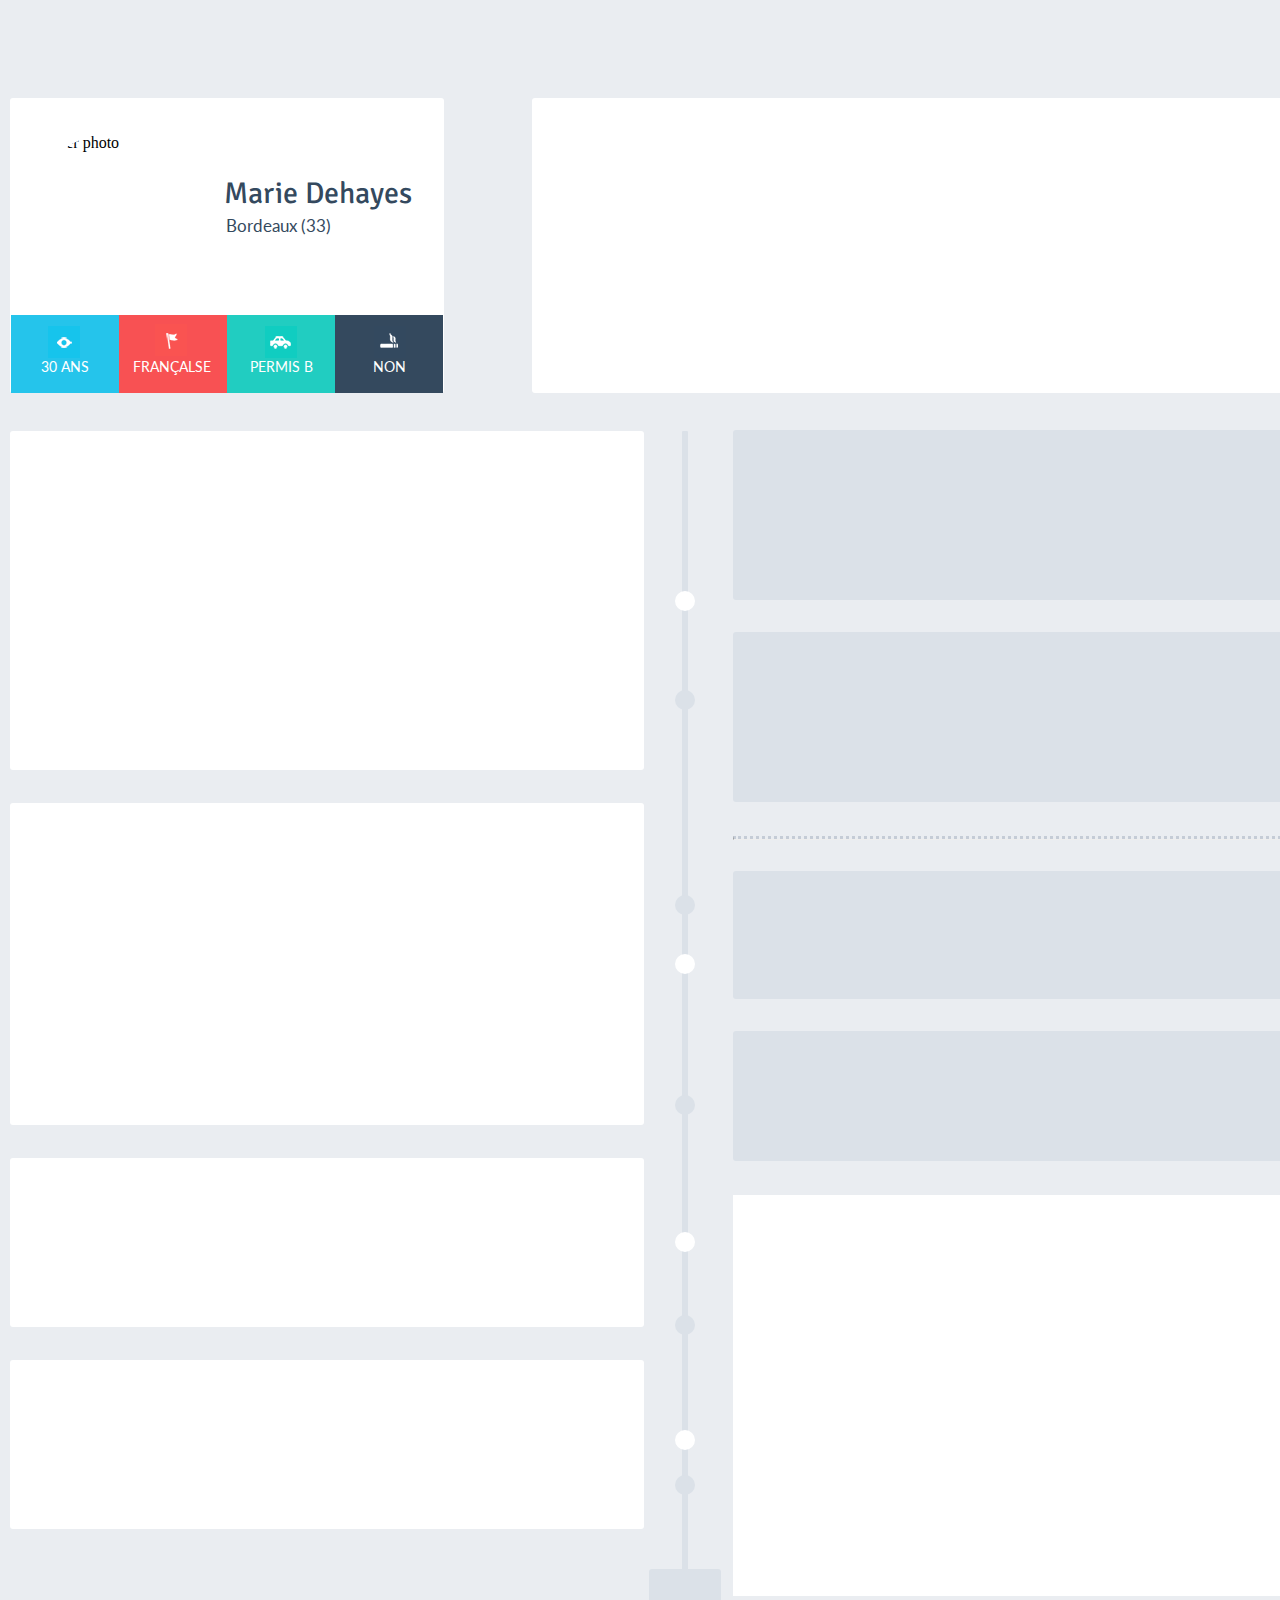
==== Hello/index.html @ b6e359d2 "Homepage-person" ====
<!DOCTYPE html>
<html lang="fr">
<head>
    <meta charset="UTF-8">
    <meta name="viewport" content="width=device-width, initial-scale=1.0">
    <meta http-equiv="X-UA-Compatible" content="ie=edge">
    <link rel="stylesheet" href="style.css">
    <link href="https://fonts.googleapis.com/css?family=Lato|Signika|Signika+Negative&display=swap" rel="stylesheet">
    <title>Homepage</title>
</head>
<body>
    <div class="container">
        <div class="header">
            <div class="person whiteBlock">
                <div class="personPhoto">
                    <img src="/img/userPhoto.png" alt="user photo">
                </div>
                <div class="personName">
                    Marie Dehayes
                    <div class="personLoc">Bordeaux (33)</div>
                </div>
                <div class="personDetail">
                    <div class="personDetailBlock1 personDetailBlock">
                        <div class="circleICO personICO"></div>
                        <p class="ans">30 ANS</p>
                    </div>
                    <div class="personDetailBlock2 personDetailBlock">
                        <div class="flagICO personICO"></div>
                        <p class="fran">FRANÇALSE</p>
                    </div>
                    <div class="personDetailBlock3 personDetailBlock">
                        <div class="carICO personICO"></div>
                        <p class="permis">PERMIS B</p>
                    </div>
                    <div class="personDetailBlock4 personDetailBlock">
                        <div class="cigaretteICO personICO"></div>
                        <p class="non">NON</p>
                    </div>
                </div>
            </div>
            <div class="info whiteBlock">

            </div>
        </div>
        <div class="column1">
            <div class="block1 whiteBlock">

            </div>
            <div class="block2 whiteBlock">

            </div>
            <div class="block3 whiteBlock">

            </div>
            <div class="block4 whiteBlock">

            </div>
        </div>
        <div class="timeLine">
            <div class="line"></div>
            <div class="dot1 dot"></div>
            <div class="dot2 dot"></div>
            <div class="dot3 dot"></div>
            <div class="dot4 dot"></div>
            <div class="dot5 dot"></div>
            <div class="dot6 dot"></div>
            <div class="dot7 dot"></div>
            <div class="dot8 dot"></div>
            <div class="dot9 dot"></div>
            <div class="bottomTable"></div>
        </div>
        <div class="column2">
            <div class="block5 grayBlock">

            </div>
            <div class="block6 grayBlock">

            </div>
            <hr class="hr2">
            <div class="block7 grayBlock">

            </div>
            <div class="block8 grayBlock">

            </div>
            <div class="block9">

            </div>
        </div>
    </div>
</body>
</html>
---- Hello/style.css ----
html{
    background-color: #EAEDF1;
    /* font-size: 15px; */
    /* line-height: 1.5; */
    
}

.container{
    width: 1351px;
    margin: 15px auto;
    padding-top: 83px;
}

.whiteBlock
{
    background-color: white;
    border-radius: 3px;
}

.grayBlock
{
    background-color: #DBE1E8; 
    border-radius: 3px;
}

.person{
    float: left;
    width: 434px;
    height: 295px; 
    margin-left: 2px;
}

.personPhoto{
  width: 146px;
  height: 146px;
  float: left;
  margin-top: 36px;
  margin-left: 26px;
  overflow: hidden;
  border-radius: 50%;
}

.personName{
    font-family: 'Signika', sans-serif;
    font-size: 30px;
    float: right;
    margin-top: 77px;
    margin-right: 32px;
    color: #34495E;
}

.personLoc{
    font-size: 17px;
    margin-top: 3px;
    margin-left: 2px;
    font-family: 'Lato', sans-serif;
}

.info{
    float: right;
    width: 825px;
    height: 295px;
    margin-right: 2px;
}

.personDetail{
    padding-left: 1px;
    padding-top: 35px;
    display: inline-block;
    vertical-align: bottom;
}

.personDetailBlock{
    width: 108px;
    height: 78px;
    font-family: 'Lato', sans-serif;
    font-size: 14px;
    color: white;
}

.personDetailBlock1{
    background-color: #25C4EB;
    float: left;
}

.personICO{
    float: left;
    width: 32px;
    height: 32px;
    background: #25C4EB url("img/smallICO.png") no-repeat;
}

.circleICO{
    margin-left: 37px;
    margin-top: 11px;
    background-position: 0 0;
}

.ans{
    position: absolute;
    margin-left: 30px;
    margin-top: 43px;
}

    
.flagICO{
    margin-left: 36px;
    margin-top: 9px;
    background-position: -32px 0;
}

.fran{
    position: absolute;
    margin-left: 14px;
    margin-top: 43px;
}

.carICO{
    margin-left: 38px;
    margin-top: 11px;
    background-position: -64px 0;
}

.permis{
    position: absolute;
    margin-left: 23px;
    margin-top: 43px;
}

.cigaretteICO{
    margin-left: 39px;
    margin-top: 11px;
    background-position: -96px 0;
}

.non{
    position: absolute;
    margin-left: 38px;
    margin-top: 43px;
}

.personDetailBlock2{
    background-color: #F85153;
    float: left;
}

.personDetailBlock3{
    background-color: #21CDC1;
    float: left;
}

.personDetailBlock4{
    background-color: #34495E;
    float: left;
}

.column1{
    float: left;
    width: 635px;
    margin-top: 5px;
    margin-left: 2px;
}

.block1{
    width: 634px;
    height: 339px;
    margin-top: 33px;
}

.block2{
    width: 634px;
    height: 322px;
    margin-top: 33px;
}

.block3{
    width: 634px;
    height: 169px;
    margin-top: 33px;
}

.block4{
    width: 634px;
    height: 169px;
    margin-top: 33px;
}

.timeLine{
    float: left;
    width: 72px;
    height: 1174px;
    margin-top: 37px;
    margin-left: 4px;
    position:relative;
}

.line{
    width: 6px;
    height: 1140px;
    margin-left: 33px;
    margin-top: 1px;
    border-radius: 1px;
    position:absolute;
    background-color: #DBE1E8;
}

.dot{
    width: 20px;
    height: 20px;
    border-radius: 50%;
    position:absolute;
    z-index: 1;
    margin-left: 26px;
}

.dot1{
    margin-top: 161px;
    background-color: white;
}

.dot2{
    margin-top: 260px;
    background-color: #DBE1E8;
}

.dot3{
    margin-top: 465px;
    background-color: #DBE1E8;
}

.dot4{
    margin-top: 524px;
    background-color: white;
}

.dot5{
    margin-top: 665px;
    background-color: #DBE1E8;
}

.dot6{
    margin-top: 802px;
    background-color: white;
}

.dot7{
    margin-top: 885px;
    background-color: #DBE1E8;
}

.dot8{
    margin-top: 1000px;
    background-color: white;
}

.dot9{
    margin-top: 1045px;
    background-color: #DBE1E8;
}

.bottomTable{
    bottom: 0px;
    width: 72px;
    height: 35px;
    border-radius: 3px;
    position:absolute;
    z-index: 1;
    background-color: #DBE1E8;
}

.column2{
    float: right;
    width: 626px;
    margin-top: 4px;
}

.block5{
    width: 626px;
    height: 170px;
    margin-top: 33px;
}

.block6{
    width: 626px;
    height: 170px;
    margin-top: 32px;
}

.hr2{
    border-top: 3px dotted #C5CCD6;
    margin-top: 34px;
}

.block7{
    width: 626px;
    height: 128px;
    margin-top: 31px;
}

.block8{
    width: 626px;
    height: 130px;
    margin-top: 32px;
}

.block9{
    width: 626px;
    height: 401px;
    margin-top: 34px;
    background-color: white; 
}

/* font-family: 'Lato', sans-serif;
font-family: 'Signika', sans-serif;
font-family: 'Signika Negative', sans-serif; */
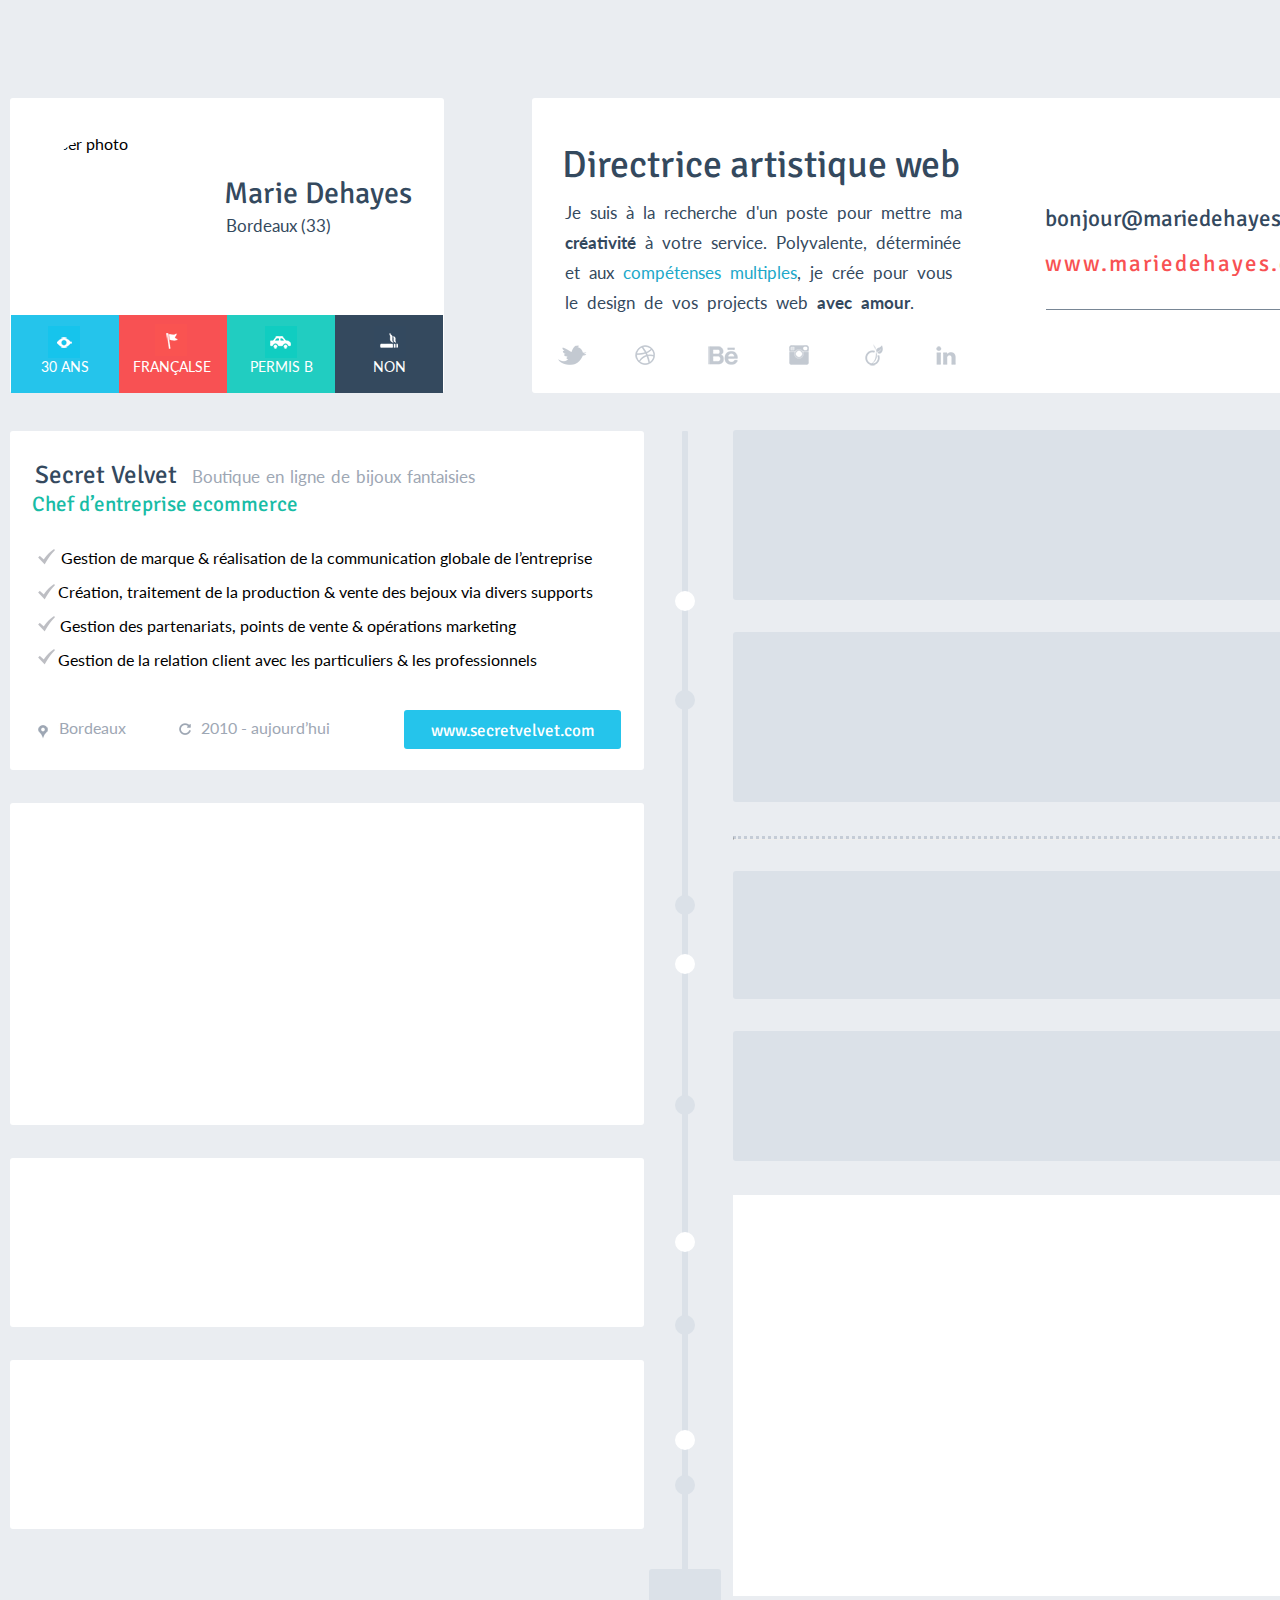
==== commit 900c84f3: "HomepageFirstColumnBlock1" ====
--- a/Hello/index.html
+++ b/Hello/index.html
@@ -39,11 +39,50 @@
                 </div>
             </div>
             <div class="info whiteBlock">
-
+                <div class="infoHeader">Directrice artistique web</div>
+                <div class="infoText">
+                    Je suis à la recherche d'un poste pour mettre ma <strong>créativité</strong> à votre service. 
+                    Polyvalente, déterminée et aux <span class="infoTextSpan">compétenses multiples</span>, 
+                    je crée pour vous le design de vos projects web <strong>avec amour</strong>.
+                </div>
+                <div class="infoWeb">
+                    <div>bonjour@mariedehayes.com</div>
+                    <div class="infoSite">www.mariedehayes.com</div>
+                    <hr class="hr1">
+                </div>
+                <div class="infoSocial">
+                    <a href="index.html" class="social social-tw"></a>
+                    <a href="index.html" class="social social-2"></a>
+                    <a href="index.html" class="social social-3"></a>
+                    <a href="index.html" class="social social-inst"></a>
+                    <a href="index.html" class="social social-5"></a>
+                    <a href="index.html" class="social social-6"></a>
+                </div>
             </div>
         </div>
         <div class="column1">
             <div class="block1 whiteBlock">
+                <div class="block1Title">
+                    <span class="block1TitlePhrase1">Secret Velvet</span>
+                    <span class="block1TitlePhrase2">Boutique en ligne de bijoux fantaisies</span><br>
+                </div> 
+                <div class="block1TitlePhrase3">Chef d&#8217entreprise ecommerce</div>
+                <div class="checkMark1 checkMark"></div>
+                <div class="checkMarkString1"> Gestion de marque & réalisation de la communication globale de l&#8217entreprise</div>
+                <div class="checkMark2 checkMark"></div>
+                <div class="checkMarkString2">Création, traitement de la production & vente des bejoux via divers supports</div>
+                <div class="checkMark3 checkMark"></div>
+                <div class="checkMarkString3">Gestion des partenariats, points de vente & opérations marketing</div>
+                <div class="checkMark4 checkMark"></div>
+                <div class="checkMarkString4">Gestion de la relation client avec les particuliers & les professionnels</div>
+                <div class="locaMark1 locaMark"></div>
+                <div class="locaName1">Bordeaux</div>
+                <div class="reloadIco1 reloadIco"></div>
+                <div class="block1date">2010 - aujourd&#8217hui</div>
+                <div class="btn1 btn">
+                    <a href="index.html" class="blockSite">www.secretvelvet.com</a>
+                </div>
+                
 
             </div>
             <div class="block2 whiteBlock">
--- a/Hello/style.css
+++ b/Hello/style.css
@@ -1,5 +1,7 @@
 html{
     background-color: #EAEDF1;
+    font-family: 'Lato', sans-serif;
+    /* font-family: 'Signika', sans-serif; */
     /* font-size: 15px; */
     /* line-height: 1.5; */
     
@@ -23,6 +25,8 @@
     border-radius: 3px;
 }
 
+
+/* хедер левый блок */
 .person{
     float: left;
     width: 434px;
@@ -56,13 +60,6 @@
     font-family: 'Lato', sans-serif;
 }
 
-.info{
-    float: right;
-    width: 825px;
-    height: 295px;
-    margin-right: 2px;
-}
-
 .personDetail{
     padding-left: 1px;
     padding-top: 35px;
@@ -73,7 +70,6 @@
 .personDetailBlock{
     width: 108px;
     height: 78px;
-    font-family: 'Lato', sans-serif;
     font-size: 14px;
     color: white;
 }
@@ -102,7 +98,6 @@
     margin-top: 43px;
 }
 
-    
 .flagICO{
     margin-left: 36px;
     margin-top: 9px;
@@ -154,6 +149,103 @@
     float: left;
 }
 
+/* хедер правый блок */
+.info{
+    float: right;
+    width: 825px;
+    height: 295px;
+    margin-right: 2px;
+    color: #34495E;
+}
+
+.infoHeader{
+    font-family: 'Signika', sans-serif;
+    font-size: 38px;
+    padding-top: 43px;
+    padding-left: 30px;
+}
+
+.infoText{
+    font-size: 17px;
+    width: 400px;
+    min-height: 120px;
+    float: left;
+    padding-top: 10px;
+    padding-left: 33px;
+    word-spacing: 5px;
+    line-height: 30px;
+}
+
+.infoTextSpan{
+   color: #20A8C9;
+}
+
+.infoWeb{
+    width: 300px;
+    min-height: 120px;
+    float: right;
+    padding-top: 16px;
+    padding-right: 12px;
+    font-family: 'Signika', sans-serif;
+    font-size: 23px;
+}
+
+.infoSite{
+    padding-top: 16px;
+    letter-spacing: 2px;
+    color: #F85153;
+}
+
+.hr1{
+    width: 273px;
+    margin: 31px 1px;
+	padding: 0px;
+	height: 0;
+	border: none;
+	border-top: 1px solid #788695;
+}
+
+.infoSocial{
+    padding-top: 151px;
+    margin-left: 24px;
+}
+
+.social{
+    display: inline-block;
+    width: 32px;
+    height: 32px;
+    background: white url("img/smallICO.png") no-repeat;
+}
+
+.social-tw{
+    background-position: 0px -32px;
+    margin-right: 37px;
+}
+
+.social-2{
+    background-position: -32px -32px;
+    margin-right: 42px;
+}
+
+.social-3{
+    background-position: -64px -32px;
+    margin-right: 40px;
+}
+
+.social-inst{
+    background-position: -96px -32px;
+    margin-right: 39px;
+}
+
+.social-5{
+    background-position: -128px -32px;
+    margin-right: 35px;
+}
+.social-6{
+    background-position: -160px -32px;
+}
+
+/* левая колонка */
 .column1{
     float: left;
     width: 635px;
@@ -161,12 +253,158 @@
     margin-left: 2px;
 }
 
+/* первый блок */
 .block1{
     width: 634px;
     height: 339px;
     margin-top: 33px;
 }
 
+.block1Title{
+    padding-top: 28px;
+    padding-left: 25px;
+}
+
+.block1TitlePhrase1{
+    color: #34495E;
+    font-family: 'Signika', sans-serif;
+    font-size: 25px;
+}
+
+.block1TitlePhrase2{
+    margin-left: 11px;
+    color: #9EA7B4;
+    font-size: 17px;
+    word-spacing: 2px;
+}
+
+.block1TitlePhrase3{
+    color: #34495E;
+    font-family: 'Signika', sans-serif;
+    padding-left: 22px;
+    padding-top: 1px;
+    font-size: 21px;
+    color: #18BCA6;
+}
+
+
+.checkMark{
+    width: 18px;
+    height: 18px;
+    background: white url("img/smallICO.png") no-repeat;
+    background-position: 0px -64px;
+}
+
+.locaMark{
+    width: 32px;
+    height: 32px;
+    background: white url("img/smallICO.png") no-repeat;
+    background-position: -128px 0px;
+}
+
+.reloadIco{
+    width: 32px;
+    height: 32px;
+    background: white url("img/smallICO.png") no-repeat;
+    background-position: -160px 0px;
+}
+
+.btn{
+    width: 217px;
+    height: 29px;
+    background-color: #25C4EB;
+    border-radius: 3px;
+    padding-top: 10px;
+    text-align: center;
+}
+
+.blockSite{
+    text-decoration: none;
+    font-family: 'Signika', sans-serif;
+    font-size: 17px;
+    color: white;
+}
+
+.checkMark1{
+    float: left;
+    margin-left: 28px;
+    margin-top: 31px;
+}
+
+.checkMarkString1{
+    float: right;
+    margin-right: 52px;
+    margin-top: 31px;
+}
+
+.checkMark2{
+    float: left;
+    margin-left: 28px;
+    margin-top: 17px;
+}
+
+.checkMarkString2{
+    float: right;
+    margin-right: 51px;
+    margin-top: 15px;
+}
+
+.checkMark3{
+    float: left;
+    margin-left: 28px;
+    margin-top: 14px;
+}
+
+.checkMarkString3{
+    float: right;
+    margin-right: 128px;
+    margin-top: 15px;
+}
+
+.checkMark4{
+    float: left;
+    margin-left: 28px;
+    margin-top: 15px;
+}
+
+.checkMarkString4{
+    float: right;
+    margin-right: 107px;
+    margin-top: 15px;
+}
+
+.locaMark1{
+    float: left;
+    margin-left: 17px;
+    margin-top: 46px;
+}
+
+.locaName1{
+    float: left;
+    margin-top: 49px;
+    color: #9EA7B4;
+}
+
+.reloadIco1{
+    float: left;
+    margin-left: 43px;
+    margin-top: 44px;
+}
+
+.block1date{
+    float: left;
+    margin-top: 49px;
+    color: #9EA7B4;
+}
+
+
+.btn1{
+    float: left;
+    margin-top: 41px;
+    margin-left: 74px;
+}
+
+/* второй блок */
 .block2{
     width: 634px;
     height: 322px;
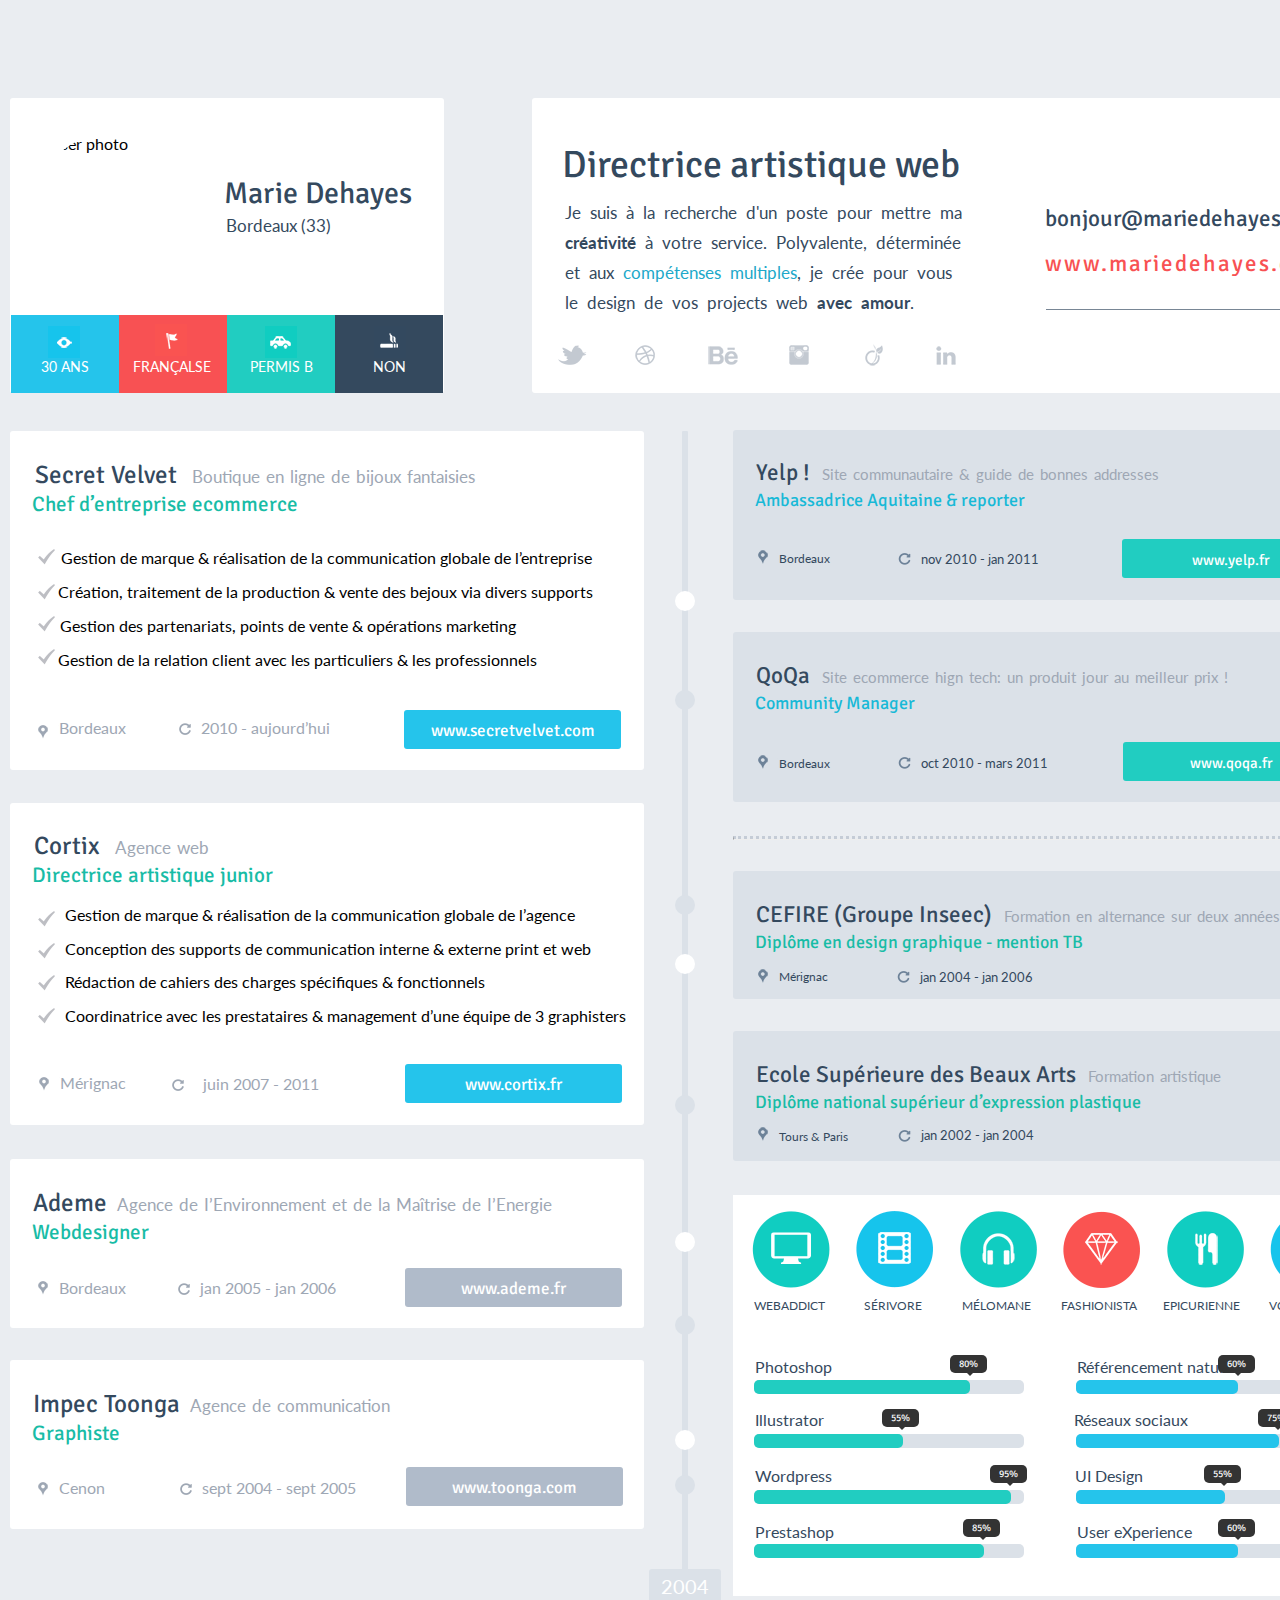
==== commit 27ba4901: "HomepageSecondColumn" ====
--- a/Hello/index.html
+++ b/Hello/index.html
@@ -82,17 +82,70 @@
                 <div class="btn1 btn">
                     <a href="index.html" class="blockSite">www.secretvelvet.com</a>
                 </div>
-                
-
             </div>
             <div class="block2 whiteBlock">
-
+                <div class="block2Title">
+                    <span class="block2TitlePhrase1">Cortix</span>
+                    <span class="block2TitlePhrase2">Agence web</span><br>
+                </div> 
+                <div class="block2TitlePhrase3">Directrice artistique junior</div>
+                <div class="overflow"> 
+                <div class="checkMark5 checkMark"></div>
+                <div class="checkMarkString5"> Gestion de marque & réalisation de la communication globale de l&#8217agence</div>
+                </div>
+                <div class="overflow">
+                <div class="checkMark6 checkMark"></div>
+                <div class="checkMarkString6">Conception des supports de communication interne & externe print et web</div>
+                </div>
+                <div class="overflow">
+                <div class="checkMark7 checkMark"></div>
+                <div class="checkMarkString7">Rédaction de cahiers des charges spécifiques & fonctionnels</div>
+                </div>
+                <div class="overflow">
+                <div class="checkMark8 checkMark"></div>
+                <div class="checkMarkString8">Coordinatrice avec les prestataires & management d&#8217une équipe de 3 graphisters</div>
+                </div>
+                <div class="overflow">
+                <div class="locaMark2 locaMark"></div>
+                <div class="locaName2">Mérignac</div>
+                <div class="reloadIco2 reloadIco"></div>
+                <div class="block2date">juin 2007 - 2011</div>
+                <div class="btn2 btn">
+                    <a href="index.html" class="blockSite">www.cortix.fr</a>
+                </div>
+                </div>
             </div>
             <div class="block3 whiteBlock">
-
+                <div class="block3Title">
+                    <span class="block3TitlePhrase1">Ademe</span>
+                    <span class="block3TitlePhrase2">Agence de I&#8217Environnement et de la Maîtrise de I&#8217Energie</span><br>
+                </div> 
+                <div class="block3TitlePhrase3">Webdesigner</div>
+                    <div class="overflow">
+                        <div class="locaMark3 locaMark"></div>
+                        <div class="locaName3">Bordeaux</div>
+                        <div class="reloadIco3 reloadIco"></div>
+                        <div class="block3date">jan 2005 - jan 2006</div>
+                        <div class="btn3 btn btnStyle2">
+                            <a href="index.html" class="blockSite">www.ademe.fr</a>
+                        </div>
+                    </div>
             </div>
             <div class="block4 whiteBlock">
-
+                <div class="block4Title">
+                    <span class="block4TitlePhrase1">Impec Toonga</span>
+                    <span class="block4TitlePhrase2">Agence de communication</span><br>
+                </div> 
+                <div class="block4TitlePhrase3">Graphiste</div>
+                    <div class="overflow">
+                        <div class="locaMark4 locaMark"></div>
+                        <div class="locaName4">Cenon</div>
+                        <div class="reloadIco4 reloadIco"></div>
+                        <div class="block4date">sept 2004 - sept 2005</div>
+                        <div class="btn4 btn btnStyle2">
+                            <a href="index.html" class="blockSite">www.toonga.com</a>
+                        </div>
+                    </div>
             </div>
         </div>
         <div class="timeLine">
@@ -106,26 +159,178 @@
             <div class="dot7 dot"></div>
             <div class="dot8 dot"></div>
             <div class="dot9 dot"></div>
-            <div class="bottomTable"></div>
+            <div class="bottomTable"><div class="bottomTableData">2004</div></div>
         </div>
         <div class="column2">
             <div class="block5 grayBlock">
-
+                <div class="block5Title">
+                    <span class="block5TitlePhrase1">Yelp !</span>
+                    <span class="block5TitlePhrase2">Site communautaire & guide de bonnes addresses</span><br>
+                </div> 
+                <div class="block5TitlePhrase3">Ambassadrice Aquitaine & reporter</div>
+                    <div class="overflow">
+                        <div class="locaMark5 locaMark locaMarkStyle2"></div>
+                        <div class="locaName5">Bordeaux</div>
+                        <div class="reloadIco5 locaMark reloadIcoStyle2"></div>
+                        <div class="block5date">nov 2010 - jan 2011</div>
+                        <div class="btn5 btn btnStyle3">
+                            <a href="index.html" class="blockSite blockSiteStyle2">www.yelp.fr</a>
+                        </div>
+                    </div>
             </div>
             <div class="block6 grayBlock">
-
+                <div class="block6Title">
+                    <span class="block6TitlePhrase1">QoQa</span>
+                    <span class="block6TitlePhrase2">Site ecommerce hign tech: un produit jour au meilleur prix !</span><br>
+                </div> 
+                <div class="block6TitlePhrase3">Community Manager</div>
+                    <div class="overflow">
+                        <div class="locaMark6 locaMark locaMarkStyle2"></div>
+                        <div class="locaName6">Bordeaux</div>
+                        <div class="reloadIco6 locaMark reloadIcoStyle2"></div>
+                        <div class="block6date">oct 2010 - mars 2011</div>
+                        <div class="btn6 btn btnStyle3">
+                            <a href="index.html" class="blockSite blockSiteStyle2">www.qoqa.fr</a>
+                        </div>
+                    </div>
             </div>
             <hr class="hr2">
             <div class="block7 grayBlock">
-
+                <div class="block7Title">
+                    <span class="block7TitlePhrase1">CEFIRE (Groupe Inseec)</span>
+                    <span class="block7TitlePhrase2">Formation en alternance sur deux années</span><br>
+                </div> 
+                <div class="block7TitlePhrase3">Diplôme en design graphique - mention TB</div>
+                    <div class="overflow">
+                        <div class="locaMark7 locaMark locaMarkStyle2"></div>
+                        <div class="locaName7">Mérignac</div>
+                        <div class="reloadIco7 locaMark reloadIcoStyle2"></div>
+                        <div class="block7date">jan 2004 - jan 2006</div>
+                        <div>
+                            <!-- звезды -->
+                        </div>
+                    </div>
             </div>
             <div class="block8 grayBlock">
-
+                <div class="block8Title">
+                    <span class="block8TitlePhrase1">Ecole Supérieure des Beaux Arts</span>
+                    <span class="block8TitlePhrase2">Formation artistique</span><br>
+                </div> 
+                <div class="block8TitlePhrase3">Diplôme national supérieur d&#8217expression plastique</div>
+                    <div class="overflow">
+                        <div class="locaMark8 locaMark locaMarkStyle2"></div>
+                        <div class="locaName8">Tours & Paris</div>
+                        <div class="reloadIco8 locaMark reloadIcoStyle2"></div>
+                        <div class="block8date">jan 2002 - jan 2004</div>
+                        <div>
+                            <!-- звезды -->
+                        </div>
+                    </div>
             </div>
             <div class="block9">
-
+                <div class="hobbies">
+                    <div class="web hobbiesICO"></div>
+                    <div class="mov hobbiesICO"></div>
+                    <div class="aud hobbiesICO"></div>
+                    <div class="fas hobbiesICO"></div>
+                    <div class="foo hobbiesICO"></div>
+                    <div class="fly hobbiesICO"></div>
+                </div>
+                <div class="hobbiesDescr">
+                    <div class="WEBADDICT inline hobbiesTitle">WEBADDICT</div>
+                    <div class="SÉRIVORE inline hobbiesTitle">SÉRIVORE</div>
+                    <div class="MÉLOMANE inline hobbiesTitle">MÉLOMANE</div>
+                    <div class="FASHIONISTA inline hobbiesTitle">FASHIONISTA</div>
+                    <div class="EPICURIENNE inline hobbiesTitle">EPICURIENNE</div>
+                    <div class="VOYAGEUSE inline hobbiesTitle">VOYAGEUSE</div>
+                </div>
+                <script src="//code.jquery.com/jquery-3.1.0.slim.min.js"></script>
+                <script src="js/jquery.barfiller.js"></script>
+                <div class="barDescr1">
+                    <div class="inline descr1">Photoshop</div>
+                    <div class="inline descr2">Référencement naturel</div>
+                </div>
+                <div class="bar1Line">
+                <div id="bar1" class="barfiller inline">
+                    <div class="tipWrap">
+                    <span class="tip"></span>
+                    </div>
+                    <span class="fill" data-percentage="80"></span>
+                  </div>
+                  <div id="bar2" class="barfiller inline">
+                    <div class="tipWrap">
+                    <span class="tip"></span>
+                    </div>
+                    <span class="fill" data-percentage="60"></span>
+                  </div>
+                </div>
+                <div class="barDescr2">
+                    <div class="inline descr1">Illustrator</div>
+                    <div class="inline descr3">Réseaux sociaux</div>
+                </div>
+                <div class="bar2Line">
+                    <div id="bar3" class="barfiller inline">
+                        <div class="tipWrap">
+                        <span class="tip"></span>
+                        </div>
+                        <span class="fill" data-percentage="55"></span>
+                      </div>
+                      <div id="bar4" class="barfiller inline">
+                        <div class="tipWrap">
+                        <span class="tip"></span>
+                        </div>
+                        <span class="fill" data-percentage="75"></span>
+                      </div>
+                </div>
+                <div class="barDescr3">
+                    <div class="inline descr1">Wordpress</div>
+                    <div class="inline descr5">UI Design</div>
+                </div>
+                <div class="bar2Line">
+                    <div id="bar5" class="barfiller inline">
+                        <div class="tipWrap">
+                        <span class="tip"></span>
+                        </div>
+                        <span class="fill" data-percentage="95"></span>
+                      </div>
+                      <div id="bar6" class="barfiller inline">
+                        <div class="tipWrap">
+                        <span class="tip"></span>
+                        </div>
+                        <span class="fill" data-percentage="55"></span>
+                      </div>
+                </div>
+                <div class="barDescr3">
+                    <div class="inline descr1">Prestashop</div>
+                    <div class="inline descr5">User eXperience</div>
+                </div>
+                <div class="bar4Line">
+                    <div id="bar7" class="barfiller inline">
+                        <div class="tipWrap">
+                        <span class="tip"></span>
+                        </div>
+                        <span class="fill" data-percentage="85"></span>
+                      </div>
+                      <div id="bar8" class="barfiller inline">
+                        <div class="tipWrap">
+                        <span class="tip"></span>
+                        </div>
+                        <span class="fill" data-percentage="60"></span>
+                      </div>
+                </div>
+                  <script type="text/javascript">
+                  $('#bar1').barfiller({barColor:'#21CDC1'});
+                  $('#bar2').barfiller({barColor:'#25C4EB'});
+                  $('#bar3').barfiller({barColor:'#21CDC1'});
+                  $('#bar4').barfiller({barColor:'#25C4EB'});
+                  $('#bar5').barfiller({barColor:'#21CDC1'});
+                  $('#bar6').barfiller({barColor:'#25C4EB'});
+                  $('#bar7').barfiller({barColor:'#21CDC1'});
+                  $('#bar8').barfiller({barColor:'#25C4EB'});
+                  </script>
             </div>
         </div>
+        <div class="footer"></div>
     </div>
 </body>
 </html>--- a/Hello/style.css
+++ b/Hello/style.css
@@ -1,10 +1,6 @@
 html{
     background-color: #EAEDF1;
     font-family: 'Lato', sans-serif;
-    /* font-family: 'Signika', sans-serif; */
-    /* font-size: 15px; */
-    /* line-height: 1.5; */
-    
 }
 
 .container{
@@ -245,48 +241,10 @@
     background-position: -160px -32px;
 }
 
-/* левая колонка */
-.column1{
-    float: left;
-    width: 635px;
-    margin-top: 5px;
-    margin-left: 2px;
-}
-
-/* первый блок */
-.block1{
-    width: 634px;
-    height: 339px;
-    margin-top: 33px;
-}
-
-.block1Title{
-    padding-top: 28px;
-    padding-left: 25px;
-}
-
-.block1TitlePhrase1{
-    color: #34495E;
-    font-family: 'Signika', sans-serif;
-    font-size: 25px;
-}
-
-.block1TitlePhrase2{
-    margin-left: 11px;
-    color: #9EA7B4;
-    font-size: 17px;
-    word-spacing: 2px;
-}
-
-.block1TitlePhrase3{
-    color: #34495E;
-    font-family: 'Signika', sans-serif;
-    padding-left: 22px;
-    padding-top: 1px;
-    font-size: 21px;
-    color: #18BCA6;
-}
-
+/* мишура */
+.overflow{
+    overflow:hidden;
+}
 
 .checkMark{
     width: 18px;
@@ -302,11 +260,19 @@
     background-position: -128px 0px;
 }
 
+.locaMarkStyle2{
+    background-position: -192px 0px;
+}
+
 .reloadIco{
     width: 32px;
     height: 32px;
     background: white url("img/smallICO.png") no-repeat;
     background-position: -160px 0px;
+}
+
+.reloadIcoStyle2{
+    background-position: -224px 0px;
 }
 
 .btn{
@@ -318,11 +284,65 @@
     text-align: center;
 }
 
+.btnStyle2{
+    background-color: #B0BBCA;
+}
+
+.btnStyle3{
+    background-color: #21CDC1;
+}
+
 .blockSite{
     text-decoration: none;
     font-family: 'Signika', sans-serif;
     font-size: 17px;
     color: white;
+}
+
+.blockSiteStyle2{
+    font-size: 15px;
+}
+
+/* левая колонка */
+.column1{
+    float: left;
+    width: 635px;
+    margin-top: 5px;
+    margin-left: 2px;
+}
+
+/* первый блок */
+.block1{
+    width: 634px;
+    height: 339px;
+    margin-top: 33px;
+}
+
+.block1Title{
+    padding-top: 28px;
+    padding-left: 25px;
+}
+
+.block1TitlePhrase1{
+    color: #34495E;
+    font-family: 'Signika', sans-serif;
+    font-size: 25px;
+}
+
+.block1TitlePhrase2{
+    margin-left: 11px;
+    color: #9EA7B4;
+    font-size: 17px;
+    word-spacing: 2px;
+}
+
+.block1TitlePhrase3{
+    color: #34495E;
+    font-family: 'Signika', sans-serif;
+    padding-left: 22px;
+    padding-top: 1px;
+    font-size: 21px;
+    color: #18BCA6;
 }
 
 .checkMark1{
@@ -405,24 +425,252 @@
 }
 
 /* второй блок */
+
 .block2{
     width: 634px;
     height: 322px;
     margin-top: 33px;
 }
 
+.block2Title{
+    padding-top: 27px;
+    padding-left: 24px;
+}
+
+.block2TitlePhrase1{
+    color: #34495E;
+    font-family: 'Signika', sans-serif;
+    font-size: 25px;
+}
+
+.block2TitlePhrase2{
+    margin-left: 11px;
+    color: #9EA7B4;
+    font-size: 17px;
+    word-spacing: 2px;
+}
+
+.block2TitlePhrase3{
+    color: #34495E;
+    font-family: 'Signika', sans-serif;
+    padding-left: 22px;
+    padding-top: 1px;
+    font-size: 21px;
+    color: #18BCA6;
+}
+
+.checkMark5{
+    float: left;
+    margin-left: 28px;
+    margin-top: 22px;
+}
+
+.checkMarkString5{
+    float: left;
+    margin-top: 17px;
+    margin-left: 9px;
+}
+
+.checkMark6{
+    float: left;
+    margin-left: 28px;
+    margin-top: 14px;
+}
+
+.checkMarkString6{
+    float: left;
+    margin-top: 11px;
+    margin-left: 9px;
+
+}
+
+.checkMark7{
+    float: left;
+    margin-left: 28px;
+    margin-top: 14px;
+}
+
+.checkMarkString7{
+    float: left;
+    margin-top: 12px;
+    margin-left: 9px;
+}
+
+.checkMark8{
+    float: left;
+    margin-left: 28px;
+    margin-top: 15px;
+}
+
+.checkMarkString8{
+    float: left;
+    margin-top: 14px;
+    margin-left: 9px;
+}
+
+.locaMark2{
+    float: left;
+    margin-left: 18px;
+    margin-top: 42px;
+}
+
+.locaName2{
+    float: left;
+    margin-top: 48px;
+    color: #9EA7B4;
+}
+
+.reloadIco2{
+    float: left;
+    margin-left: 36px;
+    margin-top: 44px;
+}
+
+.block2date{
+    float: left;
+    margin-top: 49px;
+    margin-left: 9px;
+    color: #9EA7B4;
+}
+
+
+.btn2{
+    float: left;
+    margin-top: 39px;
+    margin-left: 86px;
+}
+
+
+/* третий блок */
 .block3{
     width: 634px;
     height: 169px;
+    margin-top: 34px;
+}
+
+.block3Title{
+    padding-top: 28px;
+    padding-left: 23px;
+}
+
+.block3TitlePhrase1{
+    color: #34495E;
+    font-family: 'Signika', sans-serif;
+    font-size: 25px;
+}
+
+.block3TitlePhrase2{
+    margin-left: 6px;
+    color: #9EA7B4;
+    font-size: 17px;
+    word-spacing: 2px;
+}
+
+.block3TitlePhrase3{
+    color: #34495E;
+    font-family: 'Signika', sans-serif;
+    padding-left: 22px;
+    padding-top: 1px;
+    font-size: 21px;
+    color: #18BCA6;
+}
+
+.locaMark3{
+    float: left;
+    margin-left: 17px;
+    margin-top: 26px;
+}
+
+.locaName3{
+    float: left;
+    color: #9EA7B4;
     margin-top: 33px;
 }
 
+.reloadIco3{
+    float: left;
+    margin-left: 42px;
+    margin-top: 28px;
+}
+
+.block3date{
+    float: left;
+    color: #9EA7B4;
+    margin-top: 33px;
+}
+
+.btn3{
+    float: left;
+    margin-top: 23px;
+    margin-left: 69px;
+}
+
+/* четвертый блок */
 .block4{
     width: 634px;
     height: 169px;
-    margin-top: 33px;
-}
-
+    margin-top: 32px;
+}
+
+.block4Title{
+    padding-top: 28px;
+    padding-left: 23px;
+}
+
+.block4TitlePhrase1{
+    color: #34495E;
+    font-family: 'Signika', sans-serif;
+    font-size: 25px;
+}
+
+.block4TitlePhrase2{
+    margin-left: 6px;
+    color: #9EA7B4;
+    font-size: 17px;
+    word-spacing: 2px;
+}
+
+.block4TitlePhrase3{
+    color: #34495E;
+    font-family: 'Signika', sans-serif;
+    padding-left: 22px;
+    padding-top: 1px;
+    font-size: 21px;
+    color: #18BCA6;
+}
+
+.locaMark4{
+    float: left;
+    margin-left: 17px;
+    margin-top: 26px;
+}
+
+.locaName4{
+    float: left;
+    color: #9EA7B4;
+    margin-top: 32px;
+}
+
+.reloadIco4{
+    float: left;
+    margin-left: 65px;
+    margin-top: 27px;
+}
+
+.block4date{
+    float: left;
+    color: #9EA7B4;
+    margin-top: 32px;
+}
+
+.btn4{
+    float: left;
+    margin-top: 21px;
+    margin-left: 50px;
+}
+
+
+/* timeline */
 .timeLine{
     float: left;
     width: 72px;
@@ -504,43 +752,280 @@
     position:absolute;
     z-index: 1;
     background-color: #DBE1E8;
-}
-
+
+}
+
+.bottomTableData{
+    color: white;
+    text-align: center;
+    margin-top: 5px;
+    font-size: 20px;
+}
+
+
+/* вторая колонка */
 .column2{
     float: right;
     width: 626px;
     margin-top: 4px;
 }
 
+/* пятый блок */
 .block5{
     width: 626px;
     height: 170px;
     margin-top: 33px;
 }
 
+.block5Title{
+    padding-top: 28px;
+    padding-left: 23px;
+}
+
+.block5TitlePhrase1{
+    color: #34495E;
+    font-family: 'Signika', sans-serif;
+    font-size: 23px;
+}
+
+.block5TitlePhrase2{
+    margin-left: 8px;
+    color: #9EA7B4;
+    font-size: 15px;
+    word-spacing: 2px;
+}
+
+.block5TitlePhrase3{
+    color: #34495E;
+    font-family: 'Signika', sans-serif;
+    padding-left: 22px;
+    padding-top: 2px;
+    font-size: 18px;
+    color: #18B9D7;
+}
+
+.locaMark5{
+    float: left;
+    margin-left: 14px;
+    margin-top: 29px;
+}
+
+.locaName5{
+    float: left;
+    color: #34495E;
+    margin-top: 40px;
+    font-size: 12px;
+}
+
+.reloadIco5{
+    float: left;
+    margin-left: 59px;
+    margin-top: 32px;
+}
+
+.block5date{
+    float: left;
+    color: #34495E;
+    margin-top: 40px;
+    font-size: 13px;
+}
+
+.btn5{
+    float: left;
+    margin-top: 28px;
+    margin-left: 83px;
+}
+
+/* шестой блок */
 .block6{
     width: 626px;
     height: 170px;
     margin-top: 32px;
 }
 
+.block6Title{
+    padding-top: 29px;
+    padding-left: 23px;
+}
+
+.block6TitlePhrase1{
+    color: #34495E;
+    font-family: 'Signika', sans-serif;
+    font-size: 23px;
+}
+
+.block6TitlePhrase2{
+    margin-left: 8px;
+    color: #9EA7B4;
+    font-size: 15px;
+    word-spacing: 2px;
+}
+
+.block6TitlePhrase3{
+    font-family: 'Signika', sans-serif;
+    padding-left: 22px;
+    padding-top: 2px;
+    font-size: 18px;
+    color: #18B9D7;
+}
+
+.locaMark6{
+    float: left;
+    margin-left: 14px;
+    margin-top: 31px;
+}
+
+.locaName6{
+    float: left;
+    color: #34495E;
+    margin-top: 42px;
+    font-size: 12px;
+}
+
+.reloadIco6{
+    float: left;
+    margin-left: 59px;
+    margin-top: 33px;
+}
+
+.block6date{
+    float: left;
+    color: #34495E;
+    margin-top: 41px;
+    font-size: 13px;
+}
+
+.btn6{
+    float: left;
+    margin-top: 28px;
+    margin-left: 75px;
+}
+
+/* --//-- */
 .hr2{
     border-top: 3px dotted #C5CCD6;
     margin-top: 34px;
 }
 
+/* седьмой блок */
 .block7{
     width: 626px;
     height: 128px;
     margin-top: 31px;
 }
 
+.block7Title{
+    padding-top: 29px;
+    padding-left: 23px;
+}
+
+.block7TitlePhrase1{
+    color: #34495E;
+    font-family: 'Signika', sans-serif;
+    font-size: 23px;
+}
+
+.block7TitlePhrase2{
+    margin-left: 8px;
+    color: #9EA7B4;
+    font-size: 15px;
+    word-spacing: 2px;
+}
+
+.block7TitlePhrase3{
+    color: #18BCA6;
+    font-family: 'Signika', sans-serif;
+    padding-left: 22px;
+    padding-top: 2px;
+    font-size: 18px;
+}
+
+.locaMark7{
+    float: left;
+    margin-left: 14px;
+    margin-top: 6px;
+}
+
+.locaName7{
+    float: left;
+    color: #34495E;
+    margin-top: 16px;
+    font-size: 12px;
+}
+
+.reloadIco7{
+    float: left;
+    margin-left: 60px;
+    margin-top: 8px;
+}
+
+.block7date{
+    float: left;
+    color: #34495E;
+    margin-top: 16px;
+    font-size: 13px;
+}
+
+/* восьмой блок */
 .block8{
     width: 626px;
     height: 130px;
     margin-top: 32px;
 }
 
+.block8Title{
+    padding-top: 29px;
+    padding-left: 23px;
+}
+
+.block8TitlePhrase1{
+    color: #34495E;
+    font-family: 'Signika', sans-serif;
+    font-size: 23px;
+}
+
+.block8TitlePhrase2{
+    margin-left: 8px;
+    color: #9EA7B4;
+    font-size: 15px;
+    word-spacing: 2px;
+}
+
+.block8TitlePhrase3{
+    color: #18BCA6;
+    font-family: 'Signika', sans-serif;
+    padding-left: 22px;
+    padding-top: 2px;
+    font-size: 18px;
+}
+
+.locaMark8{
+    float: left;
+    margin-left: 14px;
+    margin-top: 4px;
+}
+
+.locaName8{
+    float: left;
+    color: #34495E;
+    margin-top: 16px;
+    font-size: 12px;
+}
+
+.reloadIco8{
+    float: left;
+    margin-left: 41px;
+    margin-top: 7px;
+}
+
+.block8date{
+    float: left;
+    color: #34495E;
+    margin-top: 14px;
+    font-size: 13px;
+}
+
+/* девятый блок */
 .block9{
     width: 626px;
     height: 401px;
@@ -548,6 +1033,191 @@
     background-color: white; 
 }
 
+.hobbies{
+    padding-top: 16px;
+    padding-left: 19px;
+}
+
+.hobbiesICO{
+    display: inline-block;
+    width: 78px;
+    height: 78px;
+    background: white url("img/bigICO.png") no-repeat;
+}
+
+.web{
+    background-position: 0 0;
+    margin-right: 21px;
+}
+
+.mov{
+    background-position: -78px 0;
+    margin-right: 22px;
+}
+
+.aud{
+    background-position: -156px 0;
+    margin-right: 21px;
+}
+
+.fas{
+    background-position: 0 -78px;
+    margin-right: 22px;
+}
+
+.foo{
+    background-position: -78px -78px;
+    margin-right: 22px;
+}
+
+.fly{
+    background-position: -156px -78px;
+}
+
+.inline{
+    display: inline-block;
+}
+
+.hobbiesDescr{
+    padding-top: 2px;
+}
+
+.hobbiesTitle
+{
+    color: #34495E;
+    font-size: 12px;
+}
+
+.WEBADDICT{
+    margin-left: 21px;
+}
+
+.SÉRIVORE{
+    margin-left: 35px;
+}
+
+.MÉLOMANE{
+    margin-left: 36px;
+}
+
+.FASHIONISTA{
+    margin-left: 26px;
+}
+
+.EPICURIENNE{
+    margin-left: 22px;
+}
+
+.VOYAGEUSE{
+    margin-left: 25px;
+}
+
+/* processbar */
+.barfiller {
+    width: 270px;
+    height: 14px;
+    background: #DBE1E8;
+    border-radius: 5px;
+    position: relative;
+  }
+  
+  .barfiller .fill {
+    border-radius: 5px;
+    display: block;
+    position: relative;
+    width: 0px;
+    height: 100%;
+    background: #333;
+    z-index: 1;
+  }
+  
+  .barfiller .tipWrap { display: none; }
+  
+  .barfiller .tip {
+    border-radius: 5px;
+    margin-top: -25px;
+    padding: 3px 9px;
+    font-family: 'Signika', sans-serif;
+    font-size: 10px;
+    color: #F5F6F6;
+    left: 0px;
+    position: absolute;
+    z-index: 2;
+    background: #333;
+  }
+  
+  .barfiller .tip:after {
+    border: solid;
+    border-color: rgba(0,0,0,.8) transparent;
+    border-width: 3px 3px 0 3px;
+    content: "";
+    display: block;
+    position: absolute;
+    left: 17px;
+    top: 100%;
+    z-index: 9
+  }
+
+.barDescr1{
+    margin-top: 44px;
+    margin-left: 22px;
+    color: #35495E;
+}
+
+.descr2{
+    margin-left: 241px;
+}
+
+.bar1Line{
+    margin-top: 2px;
+    margin-left: 21px;
+}
+
+#bar2{
+    margin-left: 48px;
+}
+
+.barDescr2{
+    margin-top: 13px;
+    margin-left: 22px;
+    color: #35495E;
+}
+
+.descr3{
+    margin-left: 246px;
+}
+
+.bar2Line{
+    margin-top: 3px;
+    margin-left: 21px;
+}
+
+#bar4{
+    margin-left: 48px;
+}
+
+.barDescr3{
+    margin-top: 15px;
+    margin-left: 22px;
+    color: #35495E;
+}
+
+.descr5{
+    margin-left: 239px;
+}
+
+#bar6{
+    margin-left: 48px;
+}
+
+.bar4Line{
+    margin-top: 1px;
+    margin-left: 21px;
+}
+
+#bar8{
+    margin-left: 48px;
+}
 /* font-family: 'Lato', sans-serif;
 font-family: 'Signika', sans-serif;
 font-family: 'Signika Negative', sans-serif; */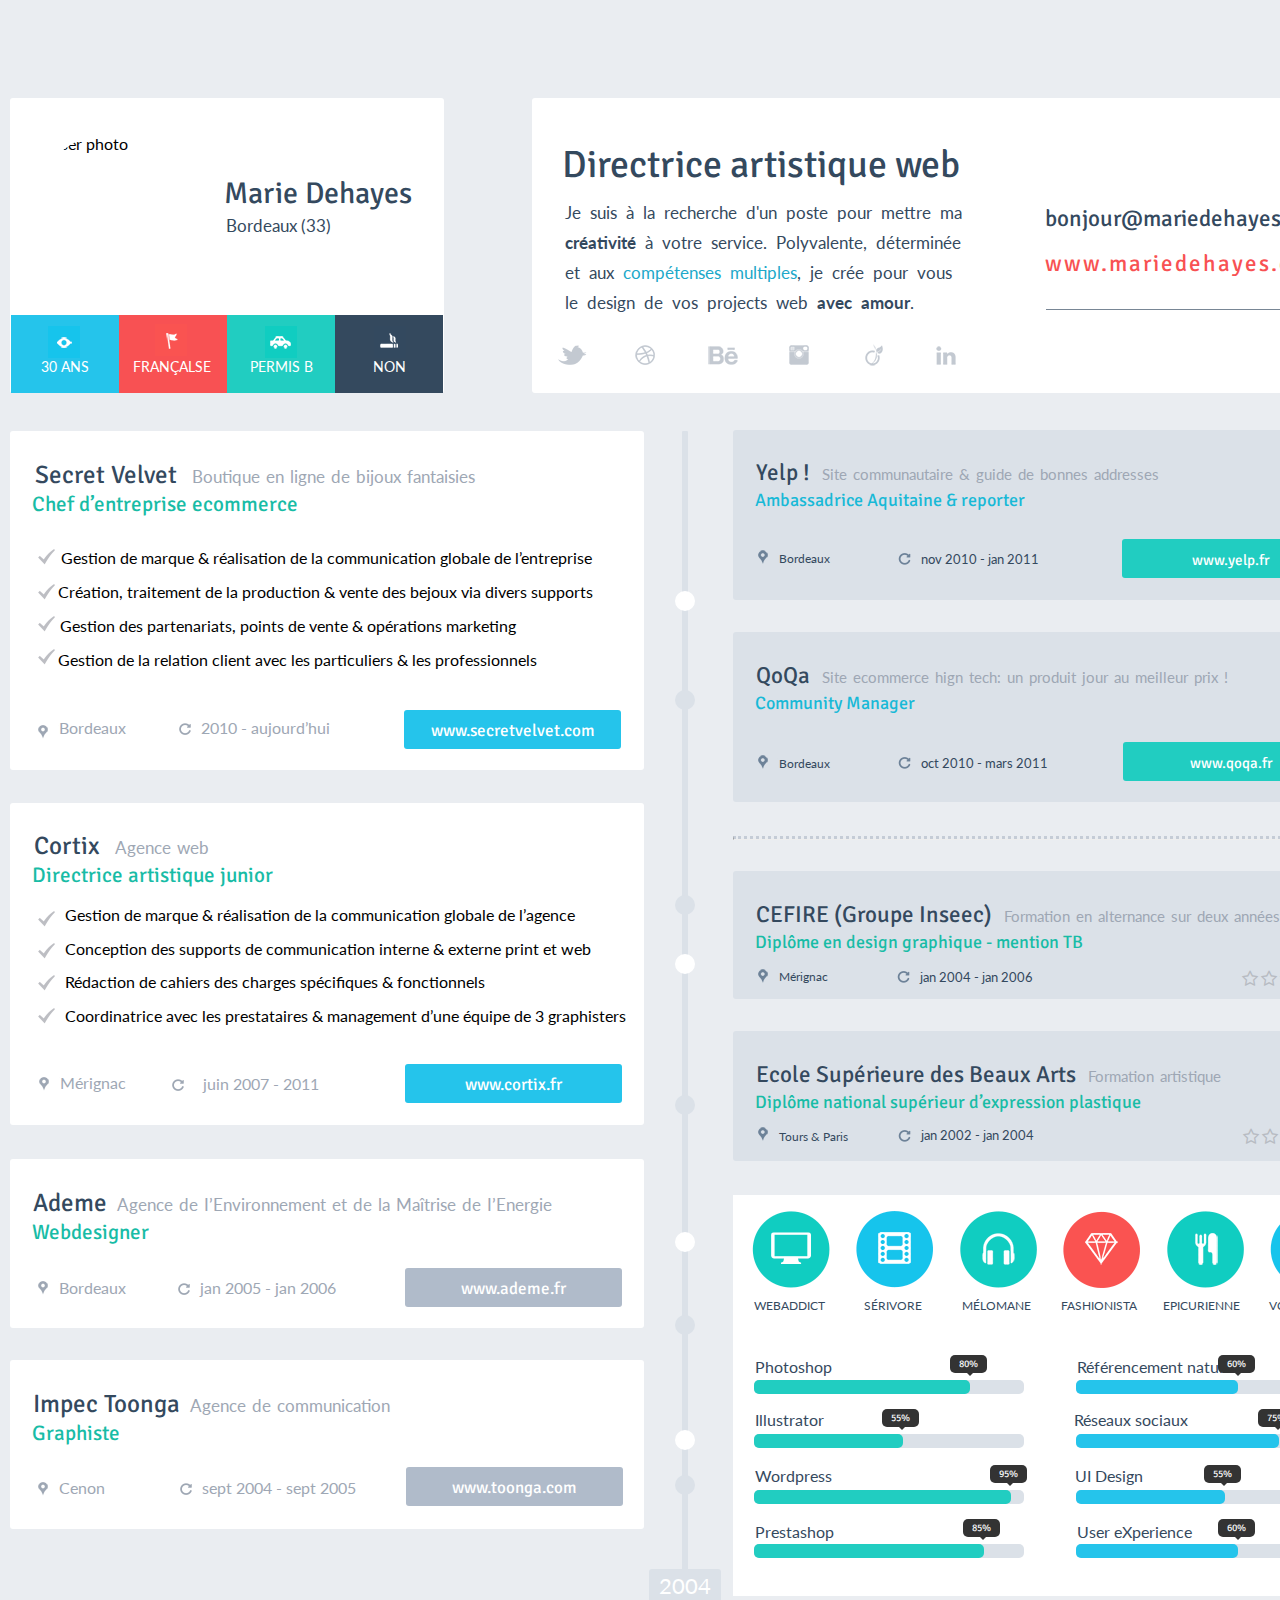
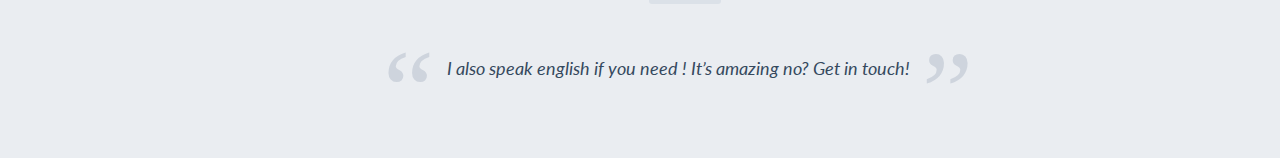
==== commit 4737ebff: "Homepage-final" ====
--- a/Hello/index.html
+++ b/Hello/index.html
@@ -1,13 +1,16 @@
 <!DOCTYPE html>
 <html lang="fr">
+
 <head>
     <meta charset="UTF-8">
     <meta name="viewport" content="width=device-width, initial-scale=1.0">
     <meta http-equiv="X-UA-Compatible" content="ie=edge">
     <link rel="stylesheet" href="style.css">
     <link href="https://fonts.googleapis.com/css?family=Lato|Signika|Signika+Negative&display=swap" rel="stylesheet">
+    <link rel="stylesheet" href="//maxcdn.bootstrapcdn.com/font-awesome/4.3.0/css/font-awesome.min.css">
     <title>Homepage</title>
 </head>
+
 <body>
     <div class="container">
         <div class="header">
@@ -41,8 +44,8 @@
             <div class="info whiteBlock">
                 <div class="infoHeader">Directrice artistique web</div>
                 <div class="infoText">
-                    Je suis à la recherche d'un poste pour mettre ma <strong>créativité</strong> à votre service. 
-                    Polyvalente, déterminée et aux <span class="infoTextSpan">compétenses multiples</span>, 
+                    Je suis à la recherche d'un poste pour mettre ma <strong>créativité</strong> à votre service.
+                    Polyvalente, déterminée et aux <span class="infoTextSpan">compétenses multiples</span>,
                     je crée pour vous le design de vos projects web <strong>avec amour</strong>.
                 </div>
                 <div class="infoWeb">
@@ -65,16 +68,19 @@
                 <div class="block1Title">
                     <span class="block1TitlePhrase1">Secret Velvet</span>
                     <span class="block1TitlePhrase2">Boutique en ligne de bijoux fantaisies</span><br>
-                </div> 
+                </div>
                 <div class="block1TitlePhrase3">Chef d&#8217entreprise ecommerce</div>
                 <div class="checkMark1 checkMark"></div>
-                <div class="checkMarkString1"> Gestion de marque & réalisation de la communication globale de l&#8217entreprise</div>
+                <div class="checkMarkString1"> Gestion de marque & réalisation de la communication globale de
+                    l&#8217entreprise</div>
                 <div class="checkMark2 checkMark"></div>
-                <div class="checkMarkString2">Création, traitement de la production & vente des bejoux via divers supports</div>
+                <div class="checkMarkString2">Création, traitement de la production & vente des bejoux via divers
+                    supports</div>
                 <div class="checkMark3 checkMark"></div>
                 <div class="checkMarkString3">Gestion des partenariats, points de vente & opérations marketing</div>
                 <div class="checkMark4 checkMark"></div>
-                <div class="checkMarkString4">Gestion de la relation client avec les particuliers & les professionnels</div>
+                <div class="checkMarkString4">Gestion de la relation client avec les particuliers & les professionnels
+                </div>
                 <div class="locaMark1 locaMark"></div>
                 <div class="locaName1">Bordeaux</div>
                 <div class="reloadIco1 reloadIco"></div>
@@ -87,65 +93,69 @@
                 <div class="block2Title">
                     <span class="block2TitlePhrase1">Cortix</span>
                     <span class="block2TitlePhrase2">Agence web</span><br>
-                </div> 
+                </div>
                 <div class="block2TitlePhrase3">Directrice artistique junior</div>
-                <div class="overflow"> 
-                <div class="checkMark5 checkMark"></div>
-                <div class="checkMarkString5"> Gestion de marque & réalisation de la communication globale de l&#8217agence</div>
-                </div>
-                <div class="overflow">
-                <div class="checkMark6 checkMark"></div>
-                <div class="checkMarkString6">Conception des supports de communication interne & externe print et web</div>
-                </div>
-                <div class="overflow">
-                <div class="checkMark7 checkMark"></div>
-                <div class="checkMarkString7">Rédaction de cahiers des charges spécifiques & fonctionnels</div>
-                </div>
-                <div class="overflow">
-                <div class="checkMark8 checkMark"></div>
-                <div class="checkMarkString8">Coordinatrice avec les prestataires & management d&#8217une équipe de 3 graphisters</div>
-                </div>
-                <div class="overflow">
-                <div class="locaMark2 locaMark"></div>
-                <div class="locaName2">Mérignac</div>
-                <div class="reloadIco2 reloadIco"></div>
-                <div class="block2date">juin 2007 - 2011</div>
-                <div class="btn2 btn">
-                    <a href="index.html" class="blockSite">www.cortix.fr</a>
-                </div>
+                <div class="overflow">
+                    <div class="checkMark5 checkMark"></div>
+                    <div class="checkMarkString5"> Gestion de marque & réalisation de la communication globale de
+                        l&#8217agence</div>
+                </div>
+                <div class="overflow">
+                    <div class="checkMark6 checkMark"></div>
+                    <div class="checkMarkString6">Conception des supports de communication interne & externe print et
+                        web</div>
+                </div>
+                <div class="overflow">
+                    <div class="checkMark7 checkMark"></div>
+                    <div class="checkMarkString7">Rédaction de cahiers des charges spécifiques & fonctionnels</div>
+                </div>
+                <div class="overflow">
+                    <div class="checkMark8 checkMark"></div>
+                    <div class="checkMarkString8">Coordinatrice avec les prestataires & management d&#8217une équipe de
+                        3 graphisters</div>
+                </div>
+                <div class="overflow">
+                    <div class="locaMark2 locaMark"></div>
+                    <div class="locaName2">Mérignac</div>
+                    <div class="reloadIco2 reloadIco"></div>
+                    <div class="block2date">juin 2007 - 2011</div>
+                    <div class="btn2 btn">
+                        <a href="index.html" class="blockSite">www.cortix.fr</a>
+                    </div>
                 </div>
             </div>
             <div class="block3 whiteBlock">
                 <div class="block3Title">
                     <span class="block3TitlePhrase1">Ademe</span>
-                    <span class="block3TitlePhrase2">Agence de I&#8217Environnement et de la Maîtrise de I&#8217Energie</span><br>
-                </div> 
+                    <span class="block3TitlePhrase2">Agence de I&#8217Environnement et de la Maîtrise de
+                        I&#8217Energie</span><br>
+                </div>
                 <div class="block3TitlePhrase3">Webdesigner</div>
-                    <div class="overflow">
-                        <div class="locaMark3 locaMark"></div>
-                        <div class="locaName3">Bordeaux</div>
-                        <div class="reloadIco3 reloadIco"></div>
-                        <div class="block3date">jan 2005 - jan 2006</div>
-                        <div class="btn3 btn btnStyle2">
-                            <a href="index.html" class="blockSite">www.ademe.fr</a>
-                        </div>
-                    </div>
+                <div class="overflow">
+                    <div class="locaMark3 locaMark"></div>
+                    <div class="locaName3">Bordeaux</div>
+                    <div class="reloadIco3 reloadIco"></div>
+                    <div class="block3date">jan 2005 - jan 2006</div>
+                    <div class="btn3 btn btnStyle2">
+                        <a href="index.html" class="blockSite">www.ademe.fr</a>
+                    </div>
+                </div>
             </div>
             <div class="block4 whiteBlock">
                 <div class="block4Title">
                     <span class="block4TitlePhrase1">Impec Toonga</span>
                     <span class="block4TitlePhrase2">Agence de communication</span><br>
-                </div> 
+                </div>
                 <div class="block4TitlePhrase3">Graphiste</div>
-                    <div class="overflow">
-                        <div class="locaMark4 locaMark"></div>
-                        <div class="locaName4">Cenon</div>
-                        <div class="reloadIco4 reloadIco"></div>
-                        <div class="block4date">sept 2004 - sept 2005</div>
-                        <div class="btn4 btn btnStyle2">
-                            <a href="index.html" class="blockSite">www.toonga.com</a>
-                        </div>
-                    </div>
+                <div class="overflow">
+                    <div class="locaMark4 locaMark"></div>
+                    <div class="locaName4">Cenon</div>
+                    <div class="reloadIco4 reloadIco"></div>
+                    <div class="block4date">sept 2004 - sept 2005</div>
+                    <div class="btn4 btn btnStyle2">
+                        <a href="index.html" class="blockSite">www.toonga.com</a>
+                    </div>
+                </div>
             </div>
         </div>
         <div class="timeLine">
@@ -159,73 +169,122 @@
             <div class="dot7 dot"></div>
             <div class="dot8 dot"></div>
             <div class="dot9 dot"></div>
-            <div class="bottomTable"><div class="bottomTableData">2004</div></div>
+            <div class="bottomTable">
+                <div class="bottomTableData">2004</div>
+            </div>
         </div>
         <div class="column2">
             <div class="block5 grayBlock">
                 <div class="block5Title">
                     <span class="block5TitlePhrase1">Yelp !</span>
                     <span class="block5TitlePhrase2">Site communautaire & guide de bonnes addresses</span><br>
-                </div> 
+                </div>
                 <div class="block5TitlePhrase3">Ambassadrice Aquitaine & reporter</div>
-                    <div class="overflow">
-                        <div class="locaMark5 locaMark locaMarkStyle2"></div>
-                        <div class="locaName5">Bordeaux</div>
-                        <div class="reloadIco5 locaMark reloadIcoStyle2"></div>
-                        <div class="block5date">nov 2010 - jan 2011</div>
-                        <div class="btn5 btn btnStyle3">
-                            <a href="index.html" class="blockSite blockSiteStyle2">www.yelp.fr</a>
-                        </div>
-                    </div>
+                <div class="overflow">
+                    <div class="locaMark5 locaMark locaMarkStyle2"></div>
+                    <div class="locaName5">Bordeaux</div>
+                    <div class="reloadIco5 locaMark reloadIcoStyle2"></div>
+                    <div class="block5date">nov 2010 - jan 2011</div>
+                    <div class="btn5 btn btnStyle3">
+                        <a href="index.html" class="blockSite blockSiteStyle2">www.yelp.fr</a>
+                    </div>
+                </div>
             </div>
             <div class="block6 grayBlock">
                 <div class="block6Title">
                     <span class="block6TitlePhrase1">QoQa</span>
-                    <span class="block6TitlePhrase2">Site ecommerce hign tech: un produit jour au meilleur prix !</span><br>
-                </div> 
+                    <span class="block6TitlePhrase2">Site ecommerce hign tech: un produit jour au meilleur prix
+                        !</span><br>
+                </div>
                 <div class="block6TitlePhrase3">Community Manager</div>
-                    <div class="overflow">
-                        <div class="locaMark6 locaMark locaMarkStyle2"></div>
-                        <div class="locaName6">Bordeaux</div>
-                        <div class="reloadIco6 locaMark reloadIcoStyle2"></div>
-                        <div class="block6date">oct 2010 - mars 2011</div>
-                        <div class="btn6 btn btnStyle3">
-                            <a href="index.html" class="blockSite blockSiteStyle2">www.qoqa.fr</a>
-                        </div>
-                    </div>
+                <div class="overflow">
+                    <div class="locaMark6 locaMark locaMarkStyle2"></div>
+                    <div class="locaName6">Bordeaux</div>
+                    <div class="reloadIco6 locaMark reloadIcoStyle2"></div>
+                    <div class="block6date">oct 2010 - mars 2011</div>
+                    <div class="btn6 btn btnStyle3">
+                        <a href="index.html" class="blockSite blockSiteStyle2">www.qoqa.fr</a>
+                    </div>
+                </div>
             </div>
             <hr class="hr2">
             <div class="block7 grayBlock">
                 <div class="block7Title">
                     <span class="block7TitlePhrase1">CEFIRE (Groupe Inseec)</span>
                     <span class="block7TitlePhrase2">Formation en alternance sur deux années</span><br>
-                </div> 
+                </div>
                 <div class="block7TitlePhrase3">Diplôme en design graphique - mention TB</div>
-                    <div class="overflow">
-                        <div class="locaMark7 locaMark locaMarkStyle2"></div>
-                        <div class="locaName7">Mérignac</div>
-                        <div class="reloadIco7 locaMark reloadIcoStyle2"></div>
-                        <div class="block7date">jan 2004 - jan 2006</div>
-                        <div>
-                            <!-- звезды -->
-                        </div>
-                    </div>
+                <div class="overflow">
+                    <div class="locaMark7 locaMark locaMarkStyle2"></div>
+                    <div class="locaName7">Mérignac</div>
+                    <div class="reloadIco7 locaMark reloadIcoStyle2"></div>
+                    <div class="block7date">jan 2004 - jan 2006</div>
+                    <div>
+                        <div class="star-rating star-rating1">
+                            <div class="star-rating__wrap">
+                                <input class="star-rating__input" id="star-rating-5" type="radio" name="rating"
+                                    value="5">
+                                <label class="star-rating__ico fa fa-star-o fa-lg" for="star-rating-5"
+                                    title="5 out of 5 stars"></label>
+                                <input class="star-rating__input" id="star-rating-4" type="radio" name="rating"
+                                    value="4">
+                                <label class="star-rating__ico fa fa-star-o fa-lg" for="star-rating-4"
+                                    title="4 out of 5 stars"></label>
+                                <input class="star-rating__input" id="star-rating-3" type="radio" name="rating"
+                                    value="3">
+                                <label class="star-rating__ico fa fa-star-o fa-lg" for="star-rating-3"
+                                    title="3 out of 5 stars"></label>
+                                <input class="star-rating__input" id="star-rating-2" type="radio" name="rating"
+                                    value="2">
+                                <label class="star-rating__ico fa fa-star-o fa-lg" for="star-rating-2"
+                                    title="2 out of 5 stars"></label>
+                                <input class="star-rating__input" id="star-rating-1" type="radio" name="rating"
+                                    value="1">
+                                <label class="star-rating__ico fa fa-star-o fa-lg" for="star-rating-1"
+                                    title="1 out of 5 stars"></label>
+                            </div>
+                        </div>
+                    </div>
+                </div>
             </div>
             <div class="block8 grayBlock">
                 <div class="block8Title">
                     <span class="block8TitlePhrase1">Ecole Supérieure des Beaux Arts</span>
                     <span class="block8TitlePhrase2">Formation artistique</span><br>
-                </div> 
+                </div>
                 <div class="block8TitlePhrase3">Diplôme national supérieur d&#8217expression plastique</div>
-                    <div class="overflow">
-                        <div class="locaMark8 locaMark locaMarkStyle2"></div>
-                        <div class="locaName8">Tours & Paris</div>
-                        <div class="reloadIco8 locaMark reloadIcoStyle2"></div>
-                        <div class="block8date">jan 2002 - jan 2004</div>
-                        <div>
-                            <!-- звезды -->
-                        </div>
-                    </div>
+                <div class="overflow">
+                    <div class="locaMark8 locaMark locaMarkStyle2"></div>
+                    <div class="locaName8">Tours & Paris</div>
+                    <div class="reloadIco8 locaMark reloadIcoStyle2"></div>
+                    <div class="block8date">jan 2002 - jan 2004</div>
+                    <div>
+                        <div class="star-rating star-rating2">
+                            <div class="star-rating__wrap">
+                                <input class="star-rating__input" id="star-rating-5" type="radio" name="rating"
+                                    value="5">
+                                <label class="star-rating__ico fa fa-star-o fa-lg" for="star-rating-5"
+                                    title="5 out of 5 stars"></label>
+                                <input class="star-rating__input" id="star-rating-4" type="radio" name="rating"
+                                    value="4">
+                                <label class="star-rating__ico fa fa-star-o fa-lg" for="star-rating-4"
+                                    title="4 out of 5 stars"></label>
+                                <input class="star-rating__input" id="star-rating-3" type="radio" name="rating"
+                                    value="3">
+                                <label class="star-rating__ico fa fa-star-o fa-lg" for="star-rating-3"
+                                    title="3 out of 5 stars"></label>
+                                <input class="star-rating__input" id="star-rating-2" type="radio" name="rating"
+                                    value="2">
+                                <label class="star-rating__ico fa fa-star-o fa-lg" for="star-rating-2"
+                                    title="2 out of 5 stars"></label>
+                                <input class="star-rating__input" id="star-rating-1" type="radio" name="rating"
+                                    value="1">
+                                <label class="star-rating__ico fa fa-star-o fa-lg" for="star-rating-1"
+                                    title="1 out of 5 stars"></label>
+                            </div>
+                        </div>
+                    </div>
+                </div>
             </div>
             <div class="block9">
                 <div class="hobbies">
@@ -251,18 +310,18 @@
                     <div class="inline descr2">Référencement naturel</div>
                 </div>
                 <div class="bar1Line">
-                <div id="bar1" class="barfiller inline">
-                    <div class="tipWrap">
-                    <span class="tip"></span>
-                    </div>
-                    <span class="fill" data-percentage="80"></span>
-                  </div>
-                  <div id="bar2" class="barfiller inline">
-                    <div class="tipWrap">
-                    <span class="tip"></span>
-                    </div>
-                    <span class="fill" data-percentage="60"></span>
-                  </div>
+                    <div id="bar1" class="barfiller inline">
+                        <div class="tipWrap">
+                            <span class="tip"></span>
+                        </div>
+                        <span class="fill" data-percentage="80"></span>
+                    </div>
+                    <div id="bar2" class="barfiller inline">
+                        <div class="tipWrap">
+                            <span class="tip"></span>
+                        </div>
+                        <span class="fill" data-percentage="60"></span>
+                    </div>
                 </div>
                 <div class="barDescr2">
                     <div class="inline descr1">Illustrator</div>
@@ -271,16 +330,16 @@
                 <div class="bar2Line">
                     <div id="bar3" class="barfiller inline">
                         <div class="tipWrap">
-                        <span class="tip"></span>
+                            <span class="tip"></span>
                         </div>
                         <span class="fill" data-percentage="55"></span>
-                      </div>
-                      <div id="bar4" class="barfiller inline">
-                        <div class="tipWrap">
-                        <span class="tip"></span>
+                    </div>
+                    <div id="bar4" class="barfiller inline">
+                        <div class="tipWrap">
+                            <span class="tip"></span>
                         </div>
                         <span class="fill" data-percentage="75"></span>
-                      </div>
+                    </div>
                 </div>
                 <div class="barDescr3">
                     <div class="inline descr1">Wordpress</div>
@@ -289,16 +348,16 @@
                 <div class="bar2Line">
                     <div id="bar5" class="barfiller inline">
                         <div class="tipWrap">
-                        <span class="tip"></span>
+                            <span class="tip"></span>
                         </div>
                         <span class="fill" data-percentage="95"></span>
-                      </div>
-                      <div id="bar6" class="barfiller inline">
-                        <div class="tipWrap">
-                        <span class="tip"></span>
+                    </div>
+                    <div id="bar6" class="barfiller inline">
+                        <div class="tipWrap">
+                            <span class="tip"></span>
                         </div>
                         <span class="fill" data-percentage="55"></span>
-                      </div>
+                    </div>
                 </div>
                 <div class="barDescr3">
                     <div class="inline descr1">Prestashop</div>
@@ -307,30 +366,36 @@
                 <div class="bar4Line">
                     <div id="bar7" class="barfiller inline">
                         <div class="tipWrap">
-                        <span class="tip"></span>
+                            <span class="tip"></span>
                         </div>
                         <span class="fill" data-percentage="85"></span>
-                      </div>
-                      <div id="bar8" class="barfiller inline">
-                        <div class="tipWrap">
-                        <span class="tip"></span>
+                    </div>
+                    <div id="bar8" class="barfiller inline">
+                        <div class="tipWrap">
+                            <span class="tip"></span>
                         </div>
                         <span class="fill" data-percentage="60"></span>
-                      </div>
-                </div>
-                  <script type="text/javascript">
-                  $('#bar1').barfiller({barColor:'#21CDC1'});
-                  $('#bar2').barfiller({barColor:'#25C4EB'});
-                  $('#bar3').barfiller({barColor:'#21CDC1'});
-                  $('#bar4').barfiller({barColor:'#25C4EB'});
-                  $('#bar5').barfiller({barColor:'#21CDC1'});
-                  $('#bar6').barfiller({barColor:'#25C4EB'});
-                  $('#bar7').barfiller({barColor:'#21CDC1'});
-                  $('#bar8').barfiller({barColor:'#25C4EB'});
-                  </script>
+                    </div>
+                </div>
+                <script type="text/javascript">
+                    $('#bar1').barfiller({ barColor: '#21CDC1' });
+                    $('#bar2').barfiller({ barColor: '#25C4EB' });
+                    $('#bar3').barfiller({ barColor: '#21CDC1' });
+                    $('#bar4').barfiller({ barColor: '#25C4EB' });
+                    $('#bar5').barfiller({ barColor: '#21CDC1' });
+                    $('#bar6').barfiller({ barColor: '#25C4EB' });
+                    $('#bar7').barfiller({ barColor: '#21CDC1' });
+                    $('#bar8').barfiller({ barColor: '#25C4EB' });
+                </script>
             </div>
         </div>
-        <div class="footer"></div>
+        <div class="footer">
+            <div class="quotes">&#8220</div>
+            <div class="footerPhrase"><i>I also speak english if you need ! It&#8217s amazing no? Get in touch!</i>
+            </div>
+            <div class="quotes2">&#8221</div>
+        </div>
     </div>
 </body>
+
 </html>--- a/Hello/style.css
+++ b/Hello/style.css
@@ -20,7 +20,6 @@
     background-color: #DBE1E8; 
     border-radius: 3px;
 }
-
 
 /* хедер левый блок */
 .person{
@@ -237,6 +236,7 @@
     background-position: -128px -32px;
     margin-right: 35px;
 }
+
 .social-6{
     background-position: -160px -32px;
 }
@@ -303,6 +303,38 @@
     font-size: 15px;
 }
 
+/* звезды */
+.star-rating{
+	font-size: 0;
+}
+.star-rating__wrap{
+	display: inline-block;
+    font-size: 13px;
+}
+.star-rating__wrap:after{
+	content: "";
+	display: table;
+	clear: both;
+}
+.star-rating__ico{
+	float: right;
+	padding-left: 3px;
+	cursor: pointer;
+	color: #B7BBC2;
+}
+.star-rating__ico:last-child{
+	padding-left: 0;
+}
+.star-rating__input{
+	display: none;
+}
+.star-rating__ico:hover:before,
+.star-rating__ico:hover ~ .star-rating__ico:before,
+.star-rating__input:checked ~ .star-rating__ico:before
+{
+	content: "\f005";
+}
+
 /* левая колонка */
 .column1{
     float: left;
@@ -417,7 +449,6 @@
     color: #9EA7B4;
 }
 
-
 .btn1{
     float: left;
     margin-top: 41px;
@@ -425,7 +456,6 @@
 }
 
 /* второй блок */
-
 .block2{
     width: 634px;
     height: 322px;
@@ -481,7 +511,6 @@
     float: left;
     margin-top: 11px;
     margin-left: 9px;
-
 }
 
 .checkMark7{
@@ -533,13 +562,11 @@
     color: #9EA7B4;
 }
 
-
 .btn2{
     float: left;
     margin-top: 39px;
     margin-left: 86px;
 }
-
 
 /* третий блок */
 .block3{
@@ -668,7 +695,6 @@
     margin-top: 21px;
     margin-left: 50px;
 }
-
 
 /* timeline */
 .timeLine{
@@ -752,16 +778,14 @@
     position:absolute;
     z-index: 1;
     background-color: #DBE1E8;
-
 }
 
 .bottomTableData{
     color: white;
     text-align: center;
-    margin-top: 5px;
-    font-size: 20px;
-}
-
+    margin-top: 3px;
+    font-size: 22px;
+}
 
 /* вторая колонка */
 .column2{
@@ -966,6 +990,12 @@
     font-size: 13px;
 }
 
+.star-rating1{
+    float: left;
+    margin-left: 209px;
+    margin-top: 19px;
+}
+
 /* восьмой блок */
 .block8{
     width: 626px;
@@ -1023,6 +1053,12 @@
     color: #34495E;
     margin-top: 14px;
     font-size: 13px;
+}
+
+.star-rating2{
+    float: left;
+    margin-left: 209px;
+    margin-top: 17px;
 }
 
 /* девятый блок */
@@ -1119,9 +1155,9 @@
     background: #DBE1E8;
     border-radius: 5px;
     position: relative;
-  }
+}
   
-  .barfiller .fill {
+.barfiller .fill {
     border-radius: 5px;
     display: block;
     position: relative;
@@ -1129,11 +1165,11 @@
     height: 100%;
     background: #333;
     z-index: 1;
-  }
+}
   
-  .barfiller .tipWrap { display: none; }
+.barfiller .tipWrap { display: none; }
   
-  .barfiller .tip {
+.barfiller .tip {
     border-radius: 5px;
     margin-top: -25px;
     padding: 3px 9px;
@@ -1144,9 +1180,9 @@
     position: absolute;
     z-index: 2;
     background: #333;
-  }
+}
   
-  .barfiller .tip:after {
+.barfiller .tip:after {
     border: solid;
     border-color: rgba(0,0,0,.8) transparent;
     border-width: 3px 3px 0 3px;
@@ -1156,7 +1192,7 @@
     left: 17px;
     top: 100%;
     z-index: 9
-  }
+}
 
 .barDescr1{
     margin-top: 44px;
@@ -1218,6 +1254,33 @@
 #bar8{
     margin-left: 48px;
 }
-/* font-family: 'Lato', sans-serif;
-font-family: 'Signika', sans-serif;
-font-family: 'Signika Negative', sans-serif; */+
+.footer{
+    clear: both; 
+}
+
+.quotes{
+    float: left;
+    color: #CED4DD;
+    font-family: "Times New Roman", Times, serif;
+    font-size: 115px;
+    padding-left: 375px;
+    padding-top: 21px;
+}
+
+.footerPhrase{
+    float: left;
+    color: #35495E;
+    font-size: 18px;
+    padding-top: 53px;
+    padding-left: 13px;
+}
+
+.quotes2{
+    float: left;
+    color: #CED4DD;
+    font-family: "Times New Roman", Times, serif;
+    font-size: 115px;
+    padding-left: 12px;
+    padding-top: 22px;
+}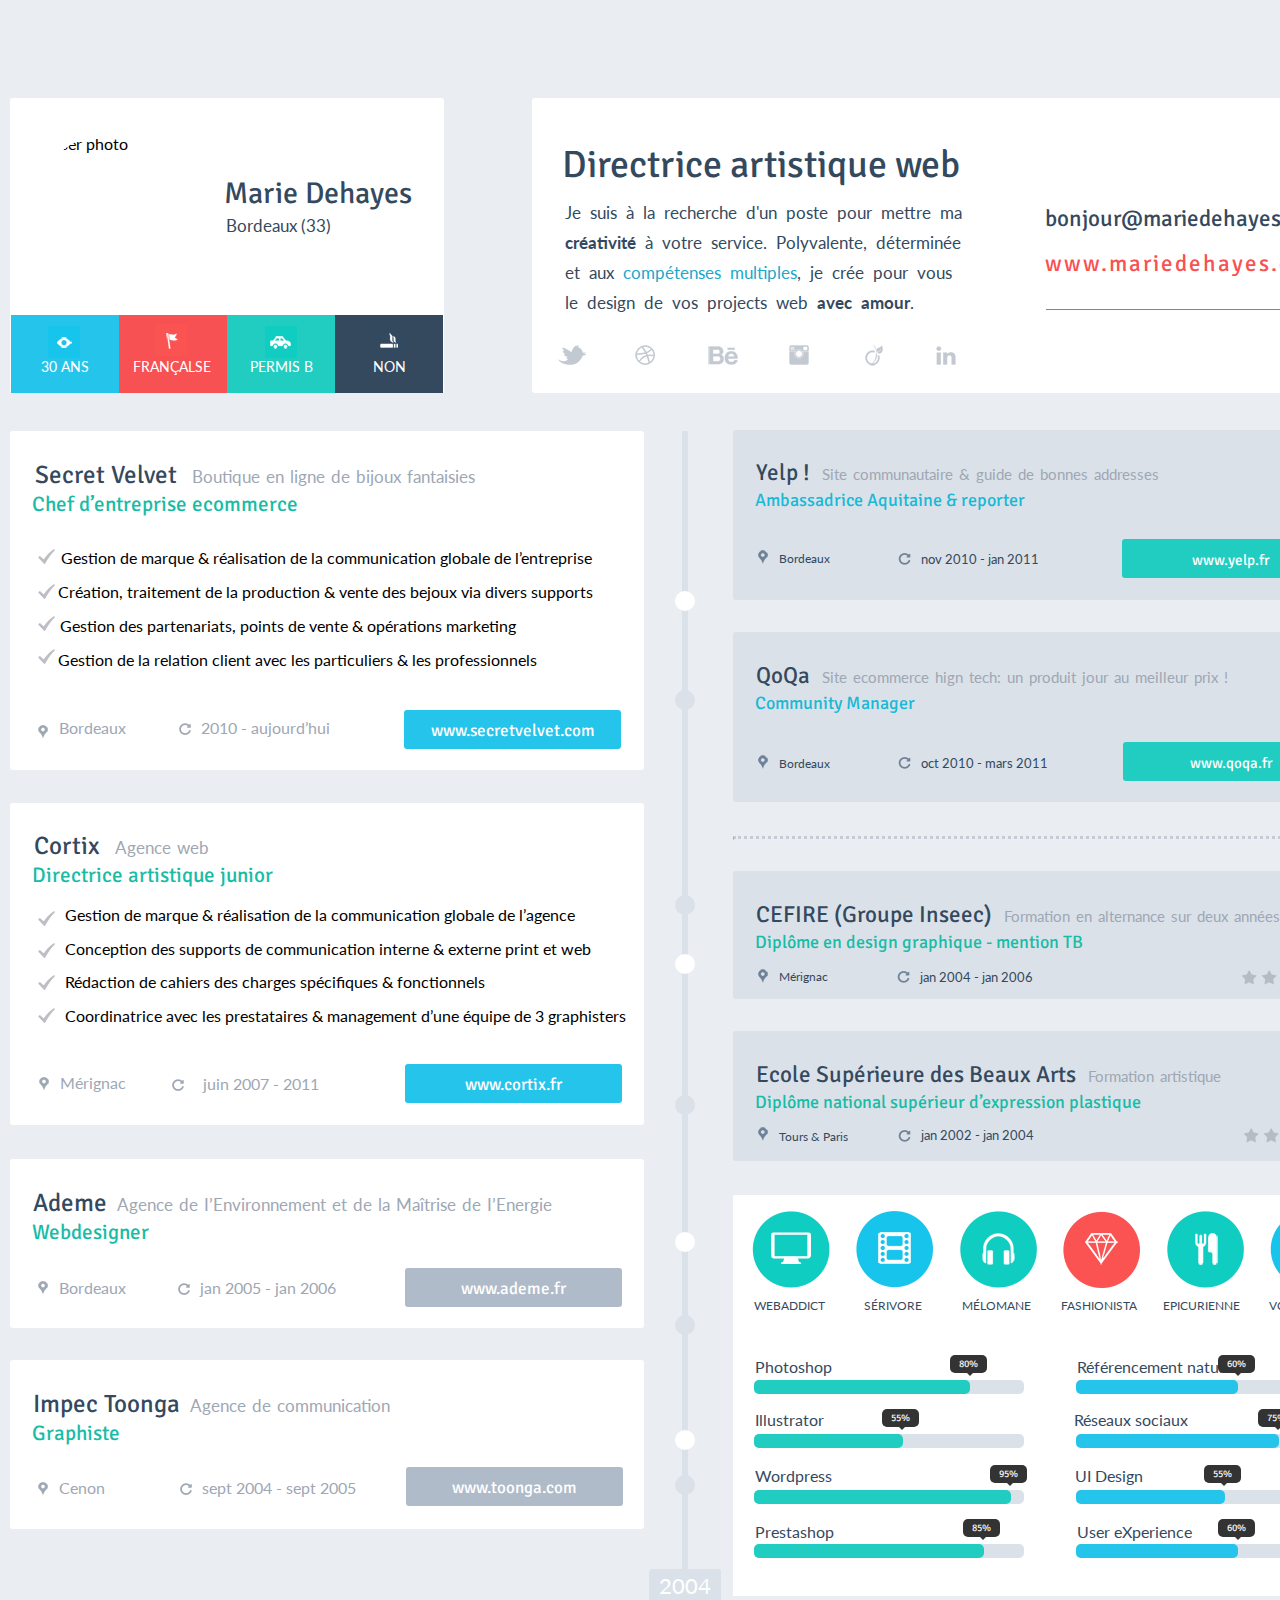
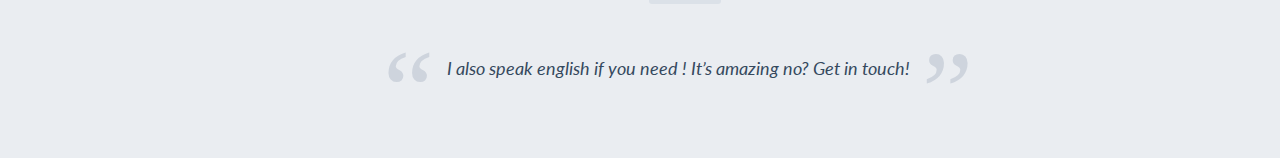
==== commit 1a49b387: "Homepage-starsFix" ====
--- a/Hello/index.html
+++ b/Hello/index.html
@@ -219,31 +219,12 @@
                     <div class="locaName7">Mérignac</div>
                     <div class="reloadIco7 locaMark reloadIcoStyle2"></div>
                     <div class="block7date">jan 2004 - jan 2006</div>
-                    <div>
-                        <div class="star-rating star-rating1">
-                            <div class="star-rating__wrap">
-                                <input class="star-rating__input" id="star-rating-5" type="radio" name="rating"
-                                    value="5">
-                                <label class="star-rating__ico fa fa-star-o fa-lg" for="star-rating-5"
-                                    title="5 out of 5 stars"></label>
-                                <input class="star-rating__input" id="star-rating-4" type="radio" name="rating"
-                                    value="4">
-                                <label class="star-rating__ico fa fa-star-o fa-lg" for="star-rating-4"
-                                    title="4 out of 5 stars"></label>
-                                <input class="star-rating__input" id="star-rating-3" type="radio" name="rating"
-                                    value="3">
-                                <label class="star-rating__ico fa fa-star-o fa-lg" for="star-rating-3"
-                                    title="3 out of 5 stars"></label>
-                                <input class="star-rating__input" id="star-rating-2" type="radio" name="rating"
-                                    value="2">
-                                <label class="star-rating__ico fa fa-star-o fa-lg" for="star-rating-2"
-                                    title="2 out of 5 stars"></label>
-                                <input class="star-rating__input" id="star-rating-1" type="radio" name="rating"
-                                    value="1">
-                                <label class="star-rating__ico fa fa-star-o fa-lg" for="star-rating-1"
-                                    title="1 out of 5 stars"></label>
-                            </div>
-                        </div>
+                    <div class="starRating">
+                        <div class="star1 stars"></div>
+                        <div class="star1 stars"></div>
+                        <div class="star1 stars"></div>
+                        <div class="star1 stars"></div>
+                        <div class="star5 stars"></div>
                     </div>
                 </div>
             </div>
@@ -259,29 +240,12 @@
                     <div class="reloadIco8 locaMark reloadIcoStyle2"></div>
                     <div class="block8date">jan 2002 - jan 2004</div>
                     <div>
-                        <div class="star-rating star-rating2">
-                            <div class="star-rating__wrap">
-                                <input class="star-rating__input" id="star-rating-5" type="radio" name="rating"
-                                    value="5">
-                                <label class="star-rating__ico fa fa-star-o fa-lg" for="star-rating-5"
-                                    title="5 out of 5 stars"></label>
-                                <input class="star-rating__input" id="star-rating-4" type="radio" name="rating"
-                                    value="4">
-                                <label class="star-rating__ico fa fa-star-o fa-lg" for="star-rating-4"
-                                    title="4 out of 5 stars"></label>
-                                <input class="star-rating__input" id="star-rating-3" type="radio" name="rating"
-                                    value="3">
-                                <label class="star-rating__ico fa fa-star-o fa-lg" for="star-rating-3"
-                                    title="3 out of 5 stars"></label>
-                                <input class="star-rating__input" id="star-rating-2" type="radio" name="rating"
-                                    value="2">
-                                <label class="star-rating__ico fa fa-star-o fa-lg" for="star-rating-2"
-                                    title="2 out of 5 stars"></label>
-                                <input class="star-rating__input" id="star-rating-1" type="radio" name="rating"
-                                    value="1">
-                                <label class="star-rating__ico fa fa-star-o fa-lg" for="star-rating-1"
-                                    title="1 out of 5 stars"></label>
-                            </div>
+                        <div class="starRating2">
+                            <div class="star1 stars"></div>
+                            <div class="star1 stars"></div>
+                            <div class="star6 stars"></div>
+                            <div class="star7 stars"></div>
+                            <div class="star7 stars"></div>
                         </div>
                     </div>
                 </div>
--- a/Hello/style.css
+++ b/Hello/style.css
@@ -304,35 +304,41 @@
 }
 
 /* звезды */
-.star-rating{
-	font-size: 0;
-}
-.star-rating__wrap{
-	display: inline-block;
-    font-size: 13px;
-}
-.star-rating__wrap:after{
-	content: "";
-	display: table;
-	clear: both;
-}
-.star-rating__ico{
-	float: right;
-	padding-left: 3px;
-	cursor: pointer;
-	color: #B7BBC2;
-}
-.star-rating__ico:last-child{
-	padding-left: 0;
-}
-.star-rating__input{
-	display: none;
-}
-.star-rating__ico:hover:before,
-.star-rating__ico:hover ~ .star-rating__ico:before,
-.star-rating__input:checked ~ .star-rating__ico:before
-{
-	content: "\f005";
+.starRating{
+    float: left;
+    margin-top: 17px;
+    margin-left: 208px;
+}
+
+.stars{
+    display: inline-block;
+    width: 16px;
+    height: 16px;
+    background: #DBE1E8 url("img/smallICO.png") no-repeat;
+}
+
+.star1{
+    background-position: -18px -64px;
+}
+
+.star5{
+    margin-left: 4px;
+    background-position: -34px -64px;
+}
+
+.starRating2{
+    float: left;
+    margin-top: 15px;
+    margin-left: 209px;
+}
+
+.star6{
+    background-position: -34px -64px;
+}
+
+.star7{
+    margin-left: 2px;
+    background-position: -50px -64px;
 }
 
 /* левая колонка */
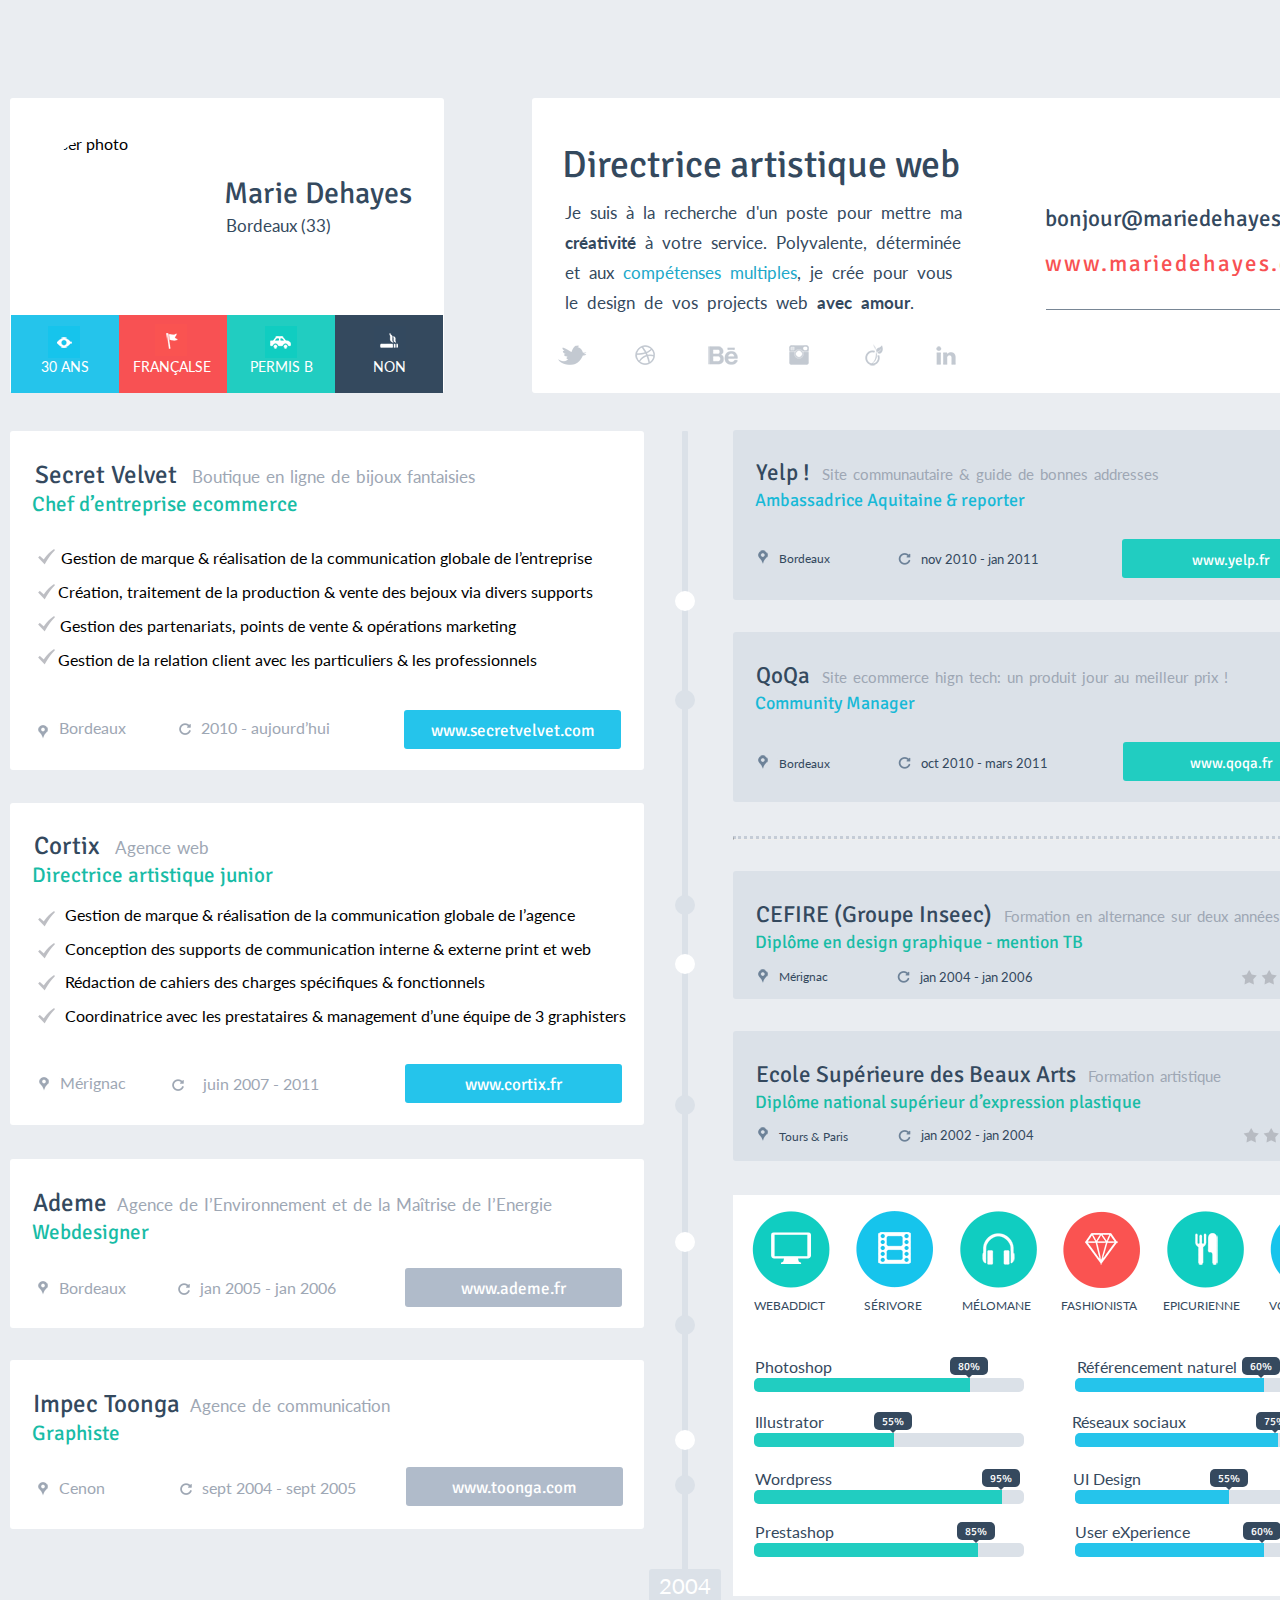
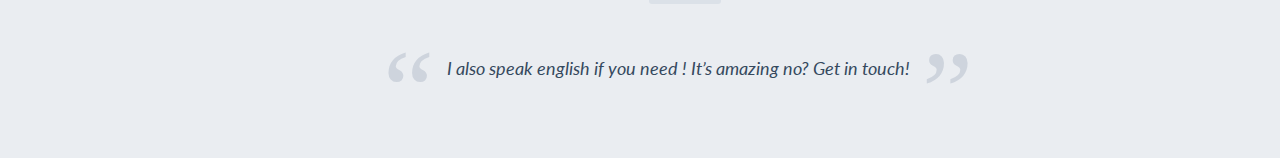
==== commit bb6e4223: "Homepage-noJS" ====
--- a/Hello/index.html
+++ b/Hello/index.html
@@ -7,7 +7,6 @@
     <meta http-equiv="X-UA-Compatible" content="ie=edge">
     <link rel="stylesheet" href="style.css">
     <link href="https://fonts.googleapis.com/css?family=Lato|Signika|Signika+Negative&display=swap" rel="stylesheet">
-    <link rel="stylesheet" href="//maxcdn.bootstrapcdn.com/font-awesome/4.3.0/css/font-awesome.min.css">
     <title>Homepage</title>
 </head>
 
@@ -267,90 +266,65 @@
                     <div class="EPICURIENNE inline hobbiesTitle">EPICURIENNE</div>
                     <div class="VOYAGEUSE inline hobbiesTitle">VOYAGEUSE</div>
                 </div>
-                <script src="//code.jquery.com/jquery-3.1.0.slim.min.js"></script>
-                <script src="js/jquery.barfiller.js"></script>
                 <div class="barDescr1">
                     <div class="inline descr1">Photoshop</div>
+                    <div class="balloon balloon1"><div>80%</div><span></span></div>
                     <div class="inline descr2">Référencement naturel</div>
+                    <div class="balloon balloon2"><div>60%</div><span></span></div>
                 </div>
                 <div class="bar1Line">
-                    <div id="bar1" class="barfiller inline">
-                        <div class="tipWrap">
-                            <span class="tip"></span>
-                        </div>
-                        <span class="fill" data-percentage="80"></span>
-                    </div>
-                    <div id="bar2" class="barfiller inline">
-                        <div class="tipWrap">
-                            <span class="tip"></span>
-                        </div>
-                        <span class="fill" data-percentage="60"></span>
+                    <!-- /--bar--/ -->
+                    <div class="progressbar">
+                        <span style="width: 80%"></span>
+                    </div>
+                    <div class="progressbar bar2">
+                        <span style="width: 70%"></span>
                     </div>
                 </div>
                 <div class="barDescr2">
                     <div class="inline descr1">Illustrator</div>
+                    <div class="balloon balloon3"><div>55%</div><span></span></div>
                     <div class="inline descr3">Réseaux sociaux</div>
+                    <div class="balloon balloon4"><div>75%</div><span></span></div>
                 </div>
                 <div class="bar2Line">
-                    <div id="bar3" class="barfiller inline">
-                        <div class="tipWrap">
-                            <span class="tip"></span>
-                        </div>
-                        <span class="fill" data-percentage="55"></span>
-                    </div>
-                    <div id="bar4" class="barfiller inline">
-                        <div class="tipWrap">
-                            <span class="tip"></span>
-                        </div>
-                        <span class="fill" data-percentage="75"></span>
+                     <!-- /--bar--/ -->
+                     <div class="progressbar">
+                        <span style="width: 52%"></span>
+                    </div>
+                    <div class="progressbar bar2">
+                        <span style="width: 75%"></span>
                     </div>
                 </div>
                 <div class="barDescr3">
                     <div class="inline descr1">Wordpress</div>
+                    <div class="balloon balloon5"><div>95%</div><span></span></div>
                     <div class="inline descr5">UI Design</div>
+                    <div class="balloon balloon6"><div>55%</div><span></span></div>
                 </div>
                 <div class="bar2Line">
-                    <div id="bar5" class="barfiller inline">
-                        <div class="tipWrap">
-                            <span class="tip"></span>
-                        </div>
-                        <span class="fill" data-percentage="95"></span>
-                    </div>
-                    <div id="bar6" class="barfiller inline">
-                        <div class="tipWrap">
-                            <span class="tip"></span>
-                        </div>
-                        <span class="fill" data-percentage="55"></span>
-                    </div>
-                </div>
-                <div class="barDescr3">
+                     <!-- /--bar--/ -->
+                     <div class="progressbar">
+                        <span style="width: 92%"></span>
+                    </div>
+                    <div class="progressbar bar2">
+                        <span style="width: 57%"></span>
+                    </div>
+                </div>
+                <div class="barDescr4">
                     <div class="inline descr1">Prestashop</div>
-                    <div class="inline descr5">User eXperience</div>
+                    <div class="balloon balloon7"><div>85%</div><span></span></div>
+                    <div class="inline descr7">User eXperience</div>
+                    <div class="balloon balloon8"><div>60%</div><span></span></div>
                 </div>
                 <div class="bar4Line">
-                    <div id="bar7" class="barfiller inline">
-                        <div class="tipWrap">
-                            <span class="tip"></span>
-                        </div>
-                        <span class="fill" data-percentage="85"></span>
-                    </div>
-                    <div id="bar8" class="barfiller inline">
-                        <div class="tipWrap">
-                            <span class="tip"></span>
-                        </div>
-                        <span class="fill" data-percentage="60"></span>
-                    </div>
-                </div>
-                <script type="text/javascript">
-                    $('#bar1').barfiller({ barColor: '#21CDC1' });
-                    $('#bar2').barfiller({ barColor: '#25C4EB' });
-                    $('#bar3').barfiller({ barColor: '#21CDC1' });
-                    $('#bar4').barfiller({ barColor: '#25C4EB' });
-                    $('#bar5').barfiller({ barColor: '#21CDC1' });
-                    $('#bar6').barfiller({ barColor: '#25C4EB' });
-                    $('#bar7').barfiller({ barColor: '#21CDC1' });
-                    $('#bar8').barfiller({ barColor: '#25C4EB' });
-                </script>
+                    <div class="progressbar">
+                        <span style="width: 83%"></span>
+                    </div>
+                    <div class="progressbar bar2">
+                        <span style="width: 70%"></span>
+                    </div>
+                </div>
             </div>
         </div>
         <div class="footer">
--- a/Hello/style.css
+++ b/Hello/style.css
@@ -1155,49 +1155,68 @@
 }
 
 /* processbar */
-.barfiller {
+.progressbar { 
+    height: 14px;
     width: 270px;
-    height: 14px;
+    /* position: relative; */
+    float: left;
     background: #DBE1E8;
     border-radius: 5px;
+    margin-top: 2px;
+}
+
+.progressbar > span {
+    display: block;
+    height: 100%;
+    background-color: #21CDC1;
     position: relative;
-}
-  
-.barfiller .fill {
-    border-radius: 5px;
-    display: block;
-    position: relative;
-    width: 0px;
-    height: 100%;
-    background: #333;
-    z-index: 1;
-}
-  
-.barfiller .tipWrap { display: none; }
-  
-.barfiller .tip {
-    border-radius: 5px;
-    margin-top: -25px;
-    padding: 3px 9px;
-    font-family: 'Signika', sans-serif;
-    font-size: 10px;
-    color: #F5F6F6;
-    left: 0px;
-    position: absolute;
-    z-index: 2;
-    background: #333;
-}
-  
-.barfiller .tip:after {
-    border: solid;
-    border-color: rgba(0,0,0,.8) transparent;
-    border-width: 3px 3px 0 3px;
+    border-top-left-radius: 5px;
+    border-bottom-left-radius: 5px;
+  }
+
+  .bar2
+  {
+      margin-left: 51px;
+  }
+
+  .bar2 > span{
+      background-color: #25C4EB;
+  }
+
+  .balloon{
+      float: left;
+      width: 38px;
+      height: 18px;
+      background-color: #35495E;
+      border-radius: 5px;
+      color: red;
+  }
+
+
+  .balloon > span {
     content: "";
-    display: block;
-    position: absolute;
-    left: 17px;
-    top: 100%;
-    z-index: 9
+    float: left;
+    width: 0;
+    border-top: 3px solid #35495E;
+    border-left: 3px solid transparent;
+    border-right: 3px solid transparent;
+    margin-top: 2px;
+    margin-left: 16px;
+  }
+
+  .balloon > div{
+
+      color: white;
+      font-size: 11px;
+      text-align: center;
+      font-family: 'Signika', sans-serif;
+      margin-top: 3px;
+  }
+
+
+.bar1Line{
+    padding-top: 5px;
+    margin-left: 21px;
 }
 
 .barDescr1{
@@ -1206,27 +1225,33 @@
     color: #35495E;
 }
 
+.descr1{
+    float: left;
+}
+
+.balloon1{
+    margin-left: 118px;
+}
+
 .descr2{
-    margin-left: 241px;
-}
-
-.bar1Line{
-    margin-top: 2px;
-    margin-left: 21px;
-}
-
-#bar2{
-    margin-left: 48px;
-}
+    float: left;
+    margin-left: 89px;
+}
+
+.balloon2{
+    margin-left: 5px;
+}
+
 
 .barDescr2{
-    margin-top: 13px;
+    margin-top: 50px;
     margin-left: 22px;
     color: #35495E;
 }
 
 .descr3{
-    margin-left: 246px;
+    float: left;
+    margin-left: 160px;
 }
 
 .bar2Line{
@@ -1234,33 +1259,75 @@
     margin-left: 21px;
 }
 
-#bar4{
-    margin-left: 48px;
+.balloon3
+{
+    float: left;
+    margin-left: 50px;
+}
+
+.balloon4
+{
+    float: left;
+    margin-left: 70px;
 }
 
 .barDescr3{
-    margin-top: 15px;
+    margin-top: 107px;
     margin-left: 22px;
     color: #35495E;
 }
 
+
+.barDescr4{
+    margin-top: 160px;
+    margin-left: 22px;
+    color: #35495E;
+}
+
 .descr5{
-    margin-left: 239px;
-}
-
-#bar6{
-    margin-left: 48px;
-}
+    float: left;
+    margin-left: 53px;
+}
+
 
 .bar4Line{
     margin-top: 1px;
     margin-left: 21px;
 }
 
-#bar8{
-    margin-left: 48px;
-}
-
+.balloon5
+{
+    float: left;
+    margin-left: 150px;
+    /* margin-left: 50px; */
+}
+
+.balloon6
+{
+    float: left;
+    margin-left: 69px;
+    /* margin-left: 70px; */
+}
+
+
+.descr7{
+    float: left;
+    margin-left: 80px
+}
+
+.balloon7
+{
+    float: left;
+    margin-left: 123px;
+}
+
+.balloon8
+{
+    float: left;
+    margin-left: 53px;
+}
+
+/* футер */
 .footer{
     clear: both; 
 }
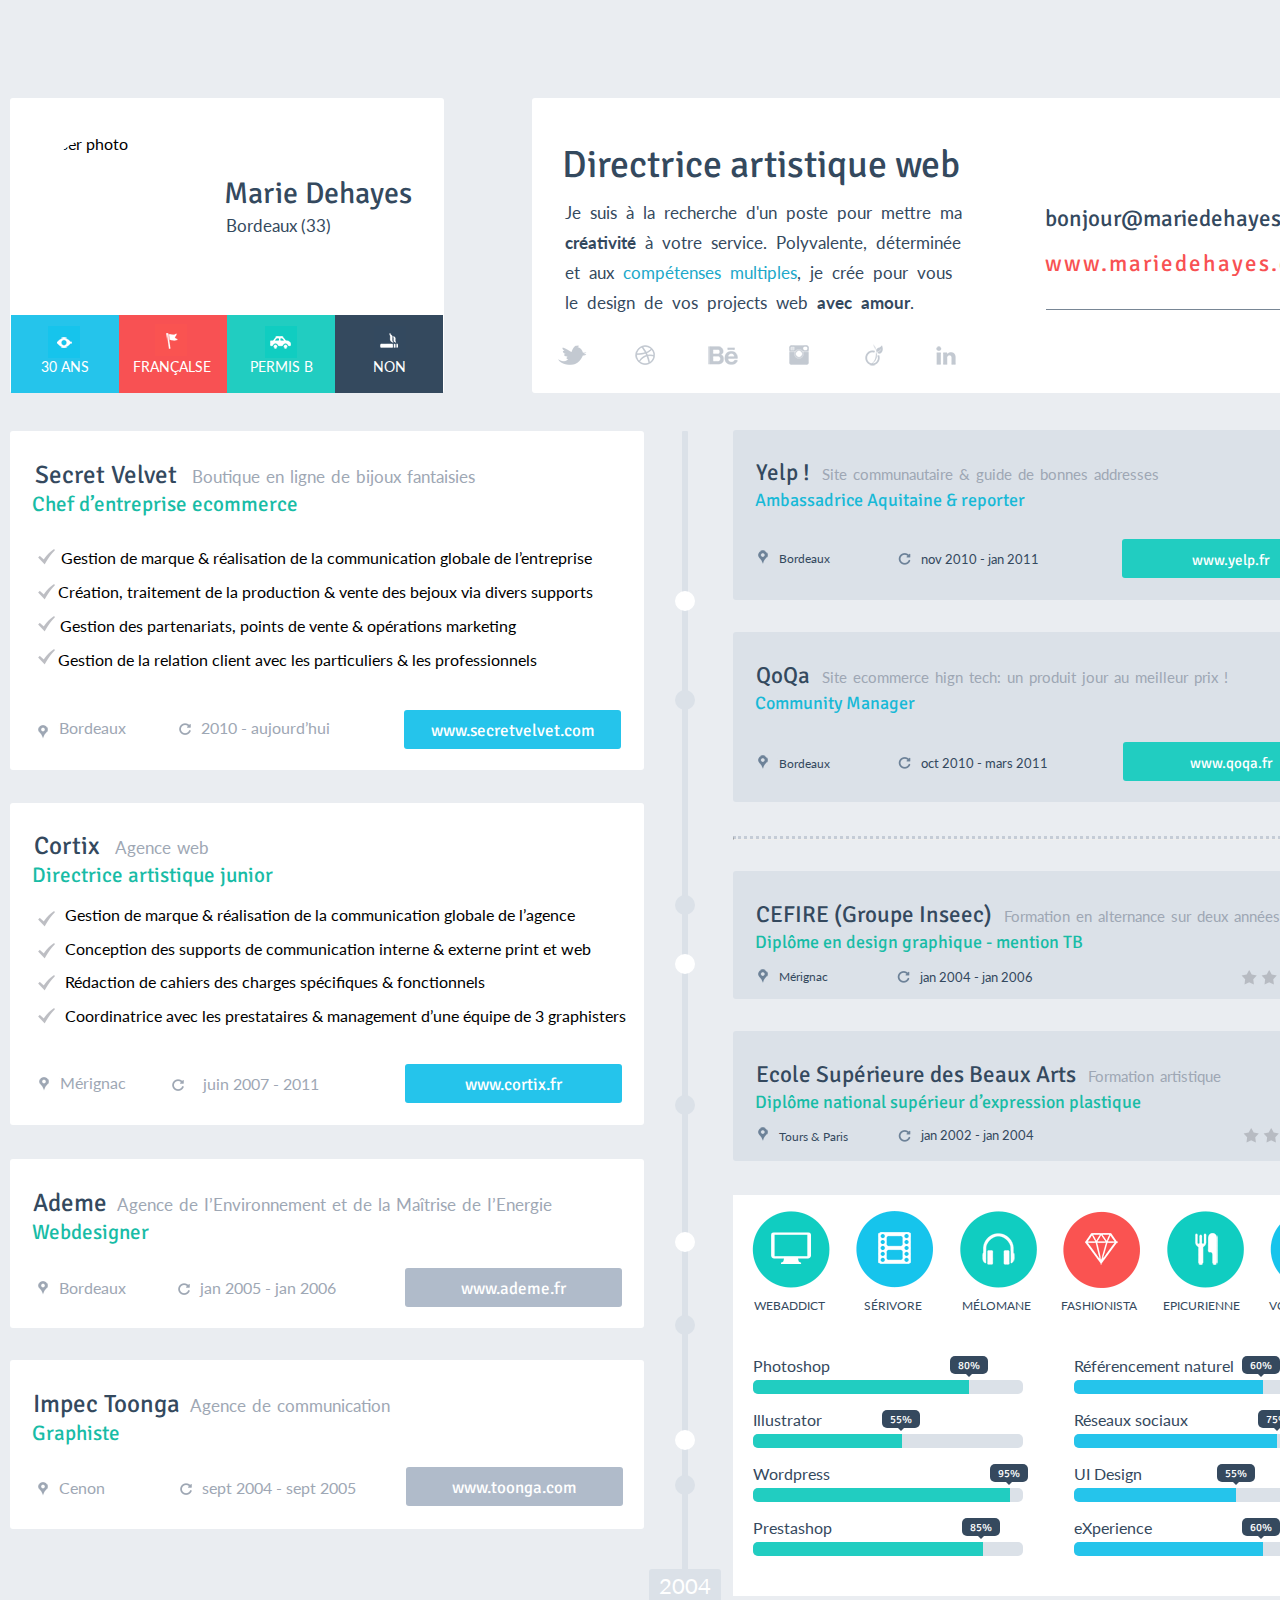
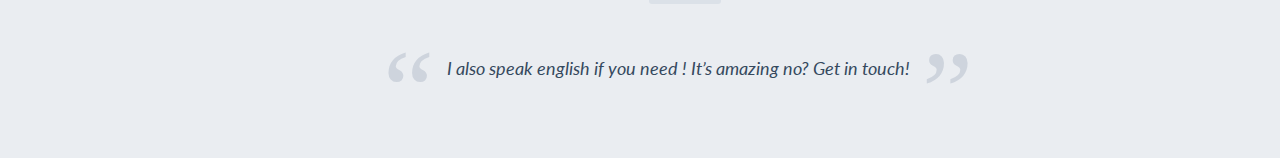
==== commit 448af6b7: "HomePage-fix" ====
--- a/Hello/index.html
+++ b/Hello/index.html
@@ -266,63 +266,65 @@
                     <div class="EPICURIENNE inline hobbiesTitle">EPICURIENNE</div>
                     <div class="VOYAGEUSE inline hobbiesTitle">VOYAGEUSE</div>
                 </div>
-                <div class="barDescr1">
-                    <div class="inline descr1">Photoshop</div>
-                    <div class="balloon balloon1"><div>80%</div><span></span></div>
-                    <div class="inline descr2">Référencement naturel</div>
-                    <div class="balloon balloon2"><div>60%</div><span></span></div>
-                </div>
-                <div class="bar1Line">
-                    <!-- /--bar--/ -->
-                    <div class="progressbar">
-                        <span style="width: 80%"></span>
-                    </div>
-                    <div class="progressbar bar2">
-                        <span style="width: 70%"></span>
-                    </div>
-                </div>
-                <div class="barDescr2">
-                    <div class="inline descr1">Illustrator</div>
-                    <div class="balloon balloon3"><div>55%</div><span></span></div>
-                    <div class="inline descr3">Réseaux sociaux</div>
-                    <div class="balloon balloon4"><div>75%</div><span></span></div>
-                </div>
-                <div class="bar2Line">
-                     <!-- /--bar--/ -->
-                     <div class="progressbar">
-                        <span style="width: 52%"></span>
-                    </div>
-                    <div class="progressbar bar2">
-                        <span style="width: 75%"></span>
-                    </div>
-                </div>
-                <div class="barDescr3">
-                    <div class="inline descr1">Wordpress</div>
-                    <div class="balloon balloon5"><div>95%</div><span></span></div>
-                    <div class="inline descr5">UI Design</div>
-                    <div class="balloon balloon6"><div>55%</div><span></span></div>
-                </div>
-                <div class="bar2Line">
-                     <!-- /--bar--/ -->
-                     <div class="progressbar">
-                        <span style="width: 92%"></span>
-                    </div>
-                    <div class="progressbar bar2">
-                        <span style="width: 57%"></span>
-                    </div>
-                </div>
-                <div class="barDescr4">
-                    <div class="inline descr1">Prestashop</div>
-                    <div class="balloon balloon7"><div>85%</div><span></span></div>
-                    <div class="inline descr7">User eXperience</div>
-                    <div class="balloon balloon8"><div>60%</div><span></span></div>
-                </div>
-                <div class="bar4Line">
-                    <div class="progressbar">
-                        <span style="width: 83%"></span>
-                    </div>
-                    <div class="progressbar bar2">
-                        <span style="width: 70%"></span>
+                <div class="spacer"></div>
+                <div class="barColumn1">
+                    <div class="barHolder">
+                        <div class="barDescr">Photoshop</div>
+                        <div class="balloon balloon1"><div>80%</div><span></span></div>
+                        <div class="progressbar">
+                            <span style="width: 80%"></span>
+                        </div>
+                    </div>
+                    <div class="barHolder">
+                        <div class="barDescr">Illustrator</div>
+                        <div class="balloon balloon2"><div>55%</div><span></span></div>
+                        <div class="progressbar">
+                            <span style="width: 55%"></span>
+                        </div>
+                    </div>
+                    <div class="barHolder">
+                        <div class="barDescr">Wordpress</div>
+                        <div class="balloon balloon3"><div>95%</div><span></span></div>
+                        <div class="progressbar">
+                            <span style="width: 95%"></span>
+                        </div>
+                    </div>
+                    <div class="barHolder">
+                        <div class="barDescr">Prestashop</div>
+                        <div class="balloon balloon4"><div>85%</div><span></span></div>
+                        <div class="progressbar">
+                            <span style="width: 85%"></span>
+                        </div>
+                    </div>
+                </div>
+                <div class="barColumn2">
+                    <div class="barHolder">
+                        <div class="barDescr">Référencement naturel</div>
+                        <div class="balloon balloon5"><div>60%</div><span></span></div>
+                        <div class="progressbar barColorFix">
+                            <span style="width: 70%"></span>
+                        </div>
+                    </div>
+                    <div class="barHolder">
+                        <div class="barDescr">Réseaux sociaux</div>
+                        <div class="balloon balloon6"><div>75%</div><span></span></div>
+                        <div class="progressbar barColorFix">
+                            <span style="width: 75%"></span>
+                        </div>
+                    </div>
+                    <div class="barHolder">
+                        <div class="barDescr">UI Design</div>
+                        <div class="balloon balloon7"><div>55%</div><span></span></div>
+                        <div class="progressbar barColorFix">
+                            <span style="width: 60%"></span>
+                        </div>
+                    </div>
+                    <div class="barHolder">
+                        <div class="barDescr">eXperience</div>
+                        <div class="balloon balloon8"><div>60%</div><span></span></div>
+                        <div class="progressbar barColorFix">
+                            <span style="width: 70%"></span>
+                        </div>
                     </div>
                 </div>
             </div>
--- a/Hello/style.css
+++ b/Hello/style.css
@@ -1155,14 +1155,38 @@
 }
 
 /* processbar */
+.spacer{
+    margin-bottom: 43px;
+}
+
+.barColumn1{
+    float: left;
+    margin-left: 20px;
+}
+
+.barColumn2{
+    float: right;
+    margin-right: 5px;
+}
+
+.barHolder{
+    width: 280px;
+    height: 40px;
+    margin-bottom: 14px;
+}
+
+.barDescr{
+    color: #35495E;
+    float: left;
+  }
+
 .progressbar { 
     height: 14px;
     width: 270px;
-    /* position: relative; */
     float: left;
     background: #DBE1E8;
     border-radius: 5px;
-    margin-top: 2px;
+    margin-top: 5px;
 }
 
 .progressbar > span {
@@ -1174,157 +1198,68 @@
     border-bottom-left-radius: 5px;
   }
 
-  .bar2
-  {
-      margin-left: 51px;
+  .barColorFix > span{
+    background-color: #25C4EB;
   }
 
-  .bar2 > span{
-      background-color: #25C4EB;
-  }
-
-  .balloon{
-      float: left;
-      width: 38px;
-      height: 18px;
-      background-color: #35495E;
-      border-radius: 5px;
-      color: red;
-  }
-
-
-  .balloon > span {
-    content: "";
-    float: left;
-    width: 0;
-    border-top: 3px solid #35495E;
-    border-left: 3px solid transparent;
-    border-right: 3px solid transparent;
-    margin-top: 2px;
-    margin-left: 16px;
-  }
-
-  .balloon > div{
-
-      color: white;
-      font-size: 11px;
-      text-align: center;
-      font-family: 'Signika', sans-serif;
-      margin-top: 3px;
-  }
-
-
-.bar1Line{
-    padding-top: 5px;
-    margin-left: 21px;
-}
-
-.barDescr1{
-    margin-top: 44px;
-    margin-left: 22px;
-    color: #35495E;
-}
-
-.descr1{
-    float: left;
+.balloon{
+    float: left;
+    width: 38px;
+    height: 18px;
+    background-color: #35495E;
+    border-radius: 5px;
+}
+
+.balloon > span {
+  content: "";
+  float: left;
+  width: 0;
+  border-top: 3px solid #35495E;
+  border-left: 3px solid transparent;
+  border-right: 3px solid transparent;
+  margin-top: 2px;
+  margin-left: 16px;
+}
+
+.balloon > div{
+    color: white;
+    font-size: 11px;
+    text-align: center;
+    font-family: 'Signika', sans-serif;
+    margin-top: 3px;
 }
 
 .balloon1{
-    margin-left: 118px;
-}
-
-.descr2{
-    float: left;
-    margin-left: 89px;
+margin-left: 120px;
 }
 
 .balloon2{
-    margin-left: 5px;
-}
-
-
-.barDescr2{
-    margin-top: 50px;
-    margin-left: 22px;
-    color: #35495E;
-}
-
-.descr3{
-    float: left;
-    margin-left: 160px;
-}
-
-.bar2Line{
-    margin-top: 3px;
-    margin-left: 21px;
-}
-
-.balloon3
-{
-    float: left;
-    margin-left: 50px;
-}
-
-.balloon4
-{
-    float: left;
+    margin-left: 60px;
+}
+
+.balloon3{
+    float: right;
+    margin-right: 5px;
+}
+
+.balloon4{
+    margin-left: 130px;
+}
+
+.balloon5{
+    margin-left: 8px;
+}
+
+.balloon6{
     margin-left: 70px;
 }
 
-.barDescr3{
-    margin-top: 107px;
-    margin-left: 22px;
-    color: #35495E;
-}
-
-
-.barDescr4{
-    margin-top: 160px;
-    margin-left: 22px;
-    color: #35495E;
-}
-
-.descr5{
-    float: left;
-    margin-left: 53px;
-}
-
-
-.bar4Line{
-    margin-top: 1px;
-    margin-left: 21px;
-}
-
-.balloon5
-{
-    float: left;
-    margin-left: 150px;
-    /* margin-left: 50px; */
-}
-
-.balloon6
-{
-    float: left;
-    margin-left: 69px;
-    /* margin-left: 70px; */
-}
-
-
-.descr7{
-    float: left;
-    margin-left: 80px
-}
-
-.balloon7
-{
-    float: left;
-    margin-left: 123px;
-}
-
-.balloon8
-{
-    float: left;
-    margin-left: 53px;
+.balloon7{
+    margin-left: 75px;
+}
+
+.balloon8{
+    margin-left: 90px;
 }
 
 /* футер */
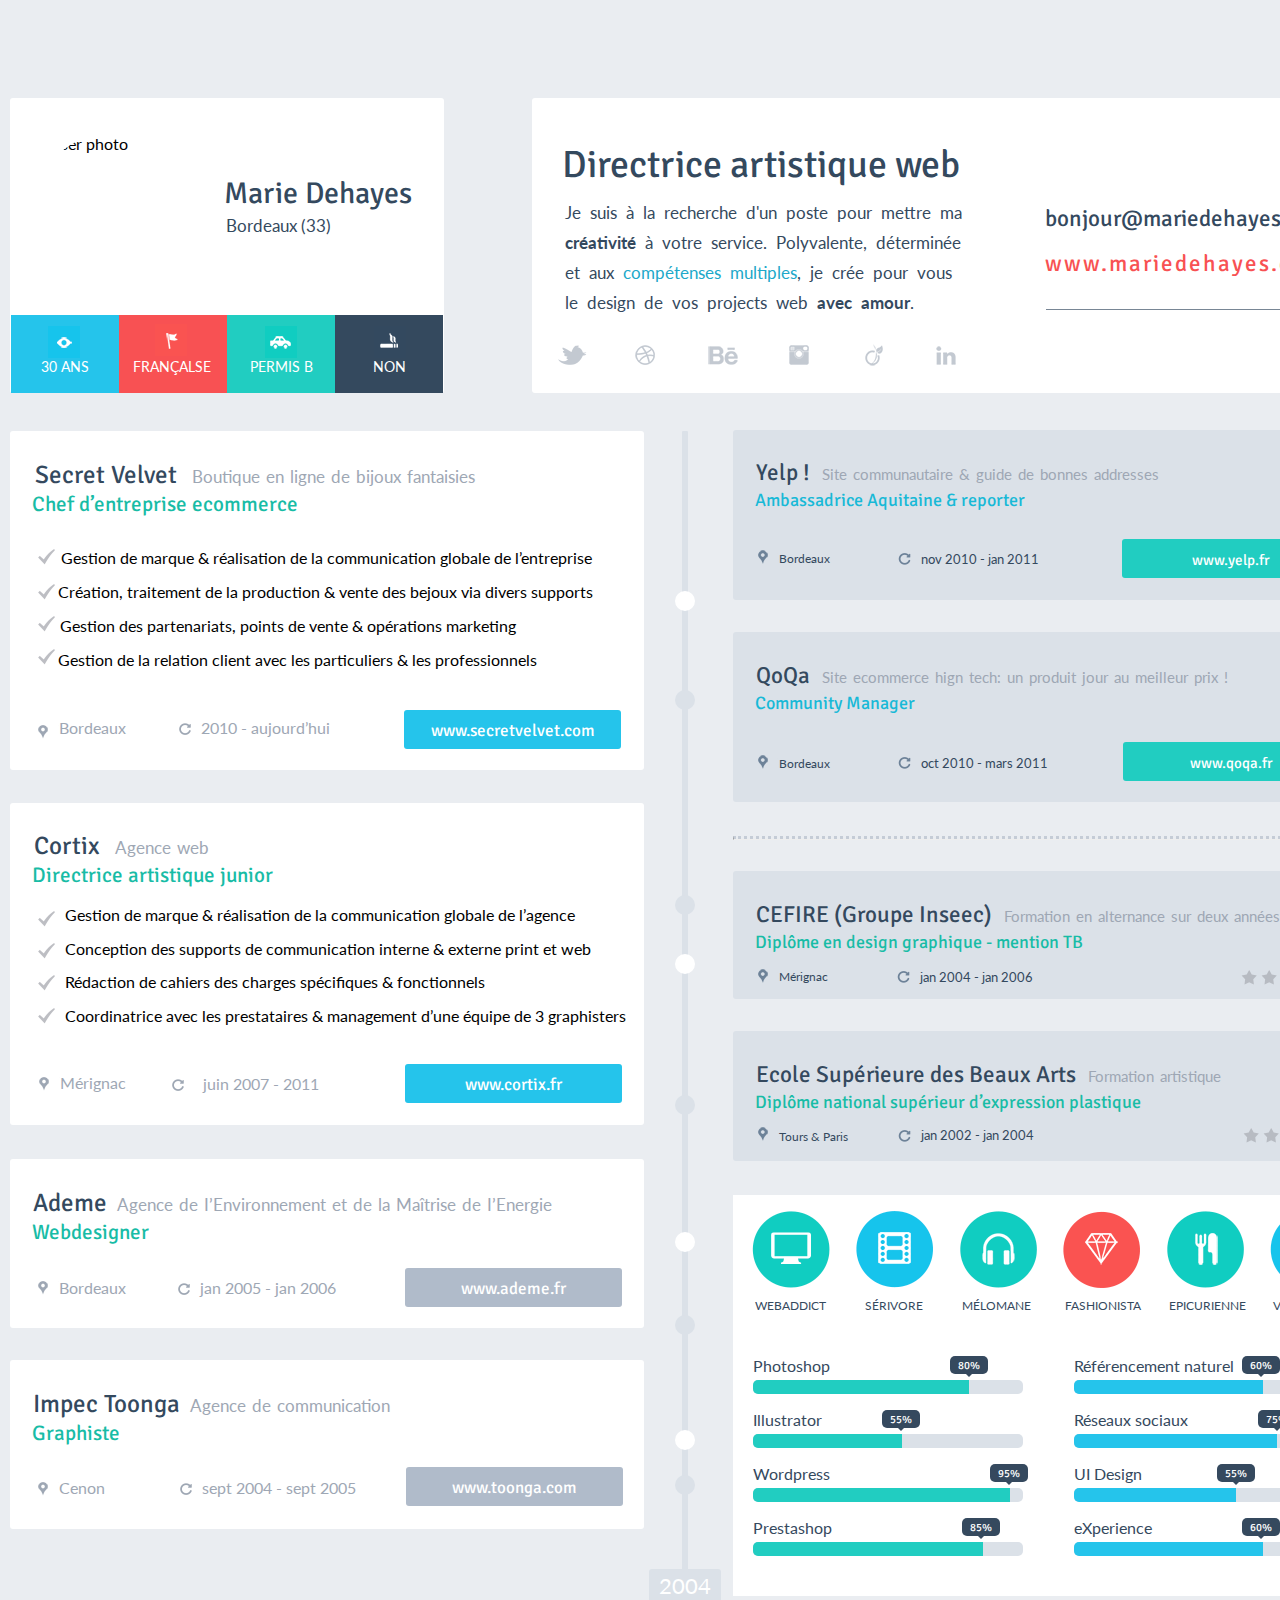
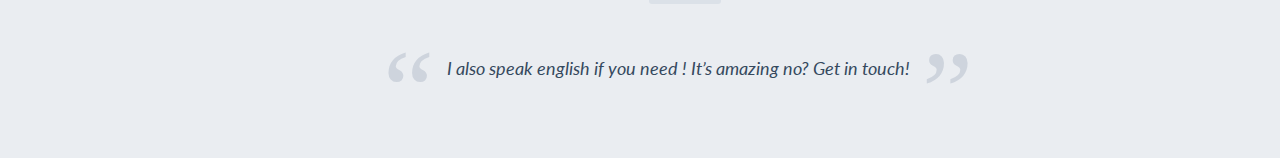
==== commit 14c140f2: "Homepage-hobbieFix" ====
--- a/Hello/index.html
+++ b/Hello/index.html
@@ -250,48 +250,65 @@
                 </div>
             </div>
             <div class="block9">
-                <div class="hobbies">
-                    <div class="web hobbiesICO"></div>
-                    <div class="mov hobbiesICO"></div>
-                    <div class="aud hobbiesICO"></div>
-                    <div class="fas hobbiesICO"></div>
-                    <div class="foo hobbiesICO"></div>
-                    <div class="fly hobbiesICO"></div>
-                </div>
-                <div class="hobbiesDescr">
-                    <div class="WEBADDICT inline hobbiesTitle">WEBADDICT</div>
-                    <div class="SÉRIVORE inline hobbiesTitle">SÉRIVORE</div>
-                    <div class="MÉLOMANE inline hobbiesTitle">MÉLOMANE</div>
-                    <div class="FASHIONISTA inline hobbiesTitle">FASHIONISTA</div>
-                    <div class="EPICURIENNE inline hobbiesTitle">EPICURIENNE</div>
-                    <div class="VOYAGEUSE inline hobbiesTitle">VOYAGEUSE</div>
-                </div>
-                <div class="spacer"></div>
+                <div class="hobbiesHolder">
+                    <div class="hobbie1 inline">
+                        <div class="web hobbiesICO"></div>
+                        <div class="hobbiesTitle">WEBADDICT</div>
+                    </div>
+                    <div class="hobbie2 inline">
+                        <div class="mov hobbiesICO"></div>
+                        <div class="hobbiesTitle hobbiesTitleFixer">SÉRIVORE</div>
+                    </div>
+                    <div class="hobbie3 inline">
+                        <div class="aud hobbiesICO"></div>
+                        <div class="hobbiesTitle">MÉLOMANE</div>
+                    </div>
+                    <div class="hobbie4 inline">
+                        <div class="fas hobbiesICO"></div>
+                        <div class="hobbiesTitle">FASHIONISTA</div>
+                    </div>
+                    <div class="hobbie5 inline">
+                        <div class="foo hobbiesICO"></div>
+                        <div class="hobbiesTitle">EPICURIENNE</div>
+                    </div>
+                    <div class="hobbie6 inline">
+                        <div class="fly hobbiesICO"></div>
+                        <div class="hobbiesTitle">VOYAGEUSE</div>
+                    </div>
+                </div>
                 <div class="barColumn1">
                     <div class="barHolder">
                         <div class="barDescr">Photoshop</div>
-                        <div class="balloon balloon1"><div>80%</div><span></span></div>
+                        <div class="balloon balloon1">
+                            <div>80%</div><span></span>
+                        </div>
                         <div class="progressbar">
                             <span style="width: 80%"></span>
                         </div>
                     </div>
                     <div class="barHolder">
                         <div class="barDescr">Illustrator</div>
-                        <div class="balloon balloon2"><div>55%</div><span></span></div>
+                        <div class="balloon balloon2">
+                            <div>55%</div><span></span>
+                        </div>
                         <div class="progressbar">
                             <span style="width: 55%"></span>
                         </div>
                     </div>
                     <div class="barHolder">
                         <div class="barDescr">Wordpress</div>
-                        <div class="balloon balloon3"><div>95%</div><span></span></div>
+                        <div class="balloon balloon3">
+                            <div>95%</div><span></span>
+                        </div>
                         <div class="progressbar">
                             <span style="width: 95%"></span>
                         </div>
                     </div>
                     <div class="barHolder">
                         <div class="barDescr">Prestashop</div>
-                        <div class="balloon balloon4"><div>85%</div><span></span></div>
+                        <div class="balloon balloon4">
+                            <div>85%</div><span></span>
+                        </div>
                         <div class="progressbar">
                             <span style="width: 85%"></span>
                         </div>
@@ -300,28 +317,36 @@
                 <div class="barColumn2">
                     <div class="barHolder">
                         <div class="barDescr">Référencement naturel</div>
-                        <div class="balloon balloon5"><div>60%</div><span></span></div>
+                        <div class="balloon balloon5">
+                            <div>60%</div><span></span>
+                        </div>
                         <div class="progressbar barColorFix">
                             <span style="width: 70%"></span>
                         </div>
                     </div>
                     <div class="barHolder">
                         <div class="barDescr">Réseaux sociaux</div>
-                        <div class="balloon balloon6"><div>75%</div><span></span></div>
+                        <div class="balloon balloon6">
+                            <div>75%</div><span></span>
+                        </div>
                         <div class="progressbar barColorFix">
                             <span style="width: 75%"></span>
                         </div>
                     </div>
                     <div class="barHolder">
                         <div class="barDescr">UI Design</div>
-                        <div class="balloon balloon7"><div>55%</div><span></span></div>
+                        <div class="balloon balloon7">
+                            <div>55%</div><span></span>
+                        </div>
                         <div class="progressbar barColorFix">
                             <span style="width: 60%"></span>
                         </div>
                     </div>
                     <div class="barHolder">
                         <div class="barDescr">eXperience</div>
-                        <div class="balloon balloon8"><div>60%</div><span></span></div>
+                        <div class="balloon balloon8">
+                            <div>60%</div><span></span>
+                        </div>
                         <div class="progressbar barColorFix">
                             <span style="width: 70%"></span>
                         </div>
--- a/Hello/style.css
+++ b/Hello/style.css
@@ -1075,9 +1075,13 @@
     background-color: white; 
 }
 
-.hobbies{
-    padding-top: 16px;
-    padding-left: 19px;
+.hobbiesHolder {
+    margin-left: 19px;
+    margin-bottom: 43px;
+}
+
+.hobbiesHolder > div{
+    margin-top: 16px;
 }
 
 .hobbiesICO{
@@ -1120,43 +1124,16 @@
     display: inline-block;
 }
 
-.hobbiesDescr{
-    padding-top: 2px;
-}
-
 .hobbiesTitle
 {
     color: #34495E;
     font-size: 12px;
-}
-
-.WEBADDICT{
-    margin-left: 21px;
-}
-
-.SÉRIVORE{
-    margin-left: 35px;
-}
-
-.MÉLOMANE{
-    margin-left: 36px;
-}
-
-.FASHIONISTA{
-    margin-left: 26px;
-}
-
-.EPICURIENNE{
-    margin-left: 22px;
-}
-
-.VOYAGEUSE{
-    margin-left: 25px;
-}
-
-/* processbar */
-.spacer{
-    margin-bottom: 43px;
+    margin-top: 6px;
+    margin-left: 3px;
+}
+
+.hobbiesTitleFixer{
+    margin-left:10px;
 }
 
 .barColumn1{
